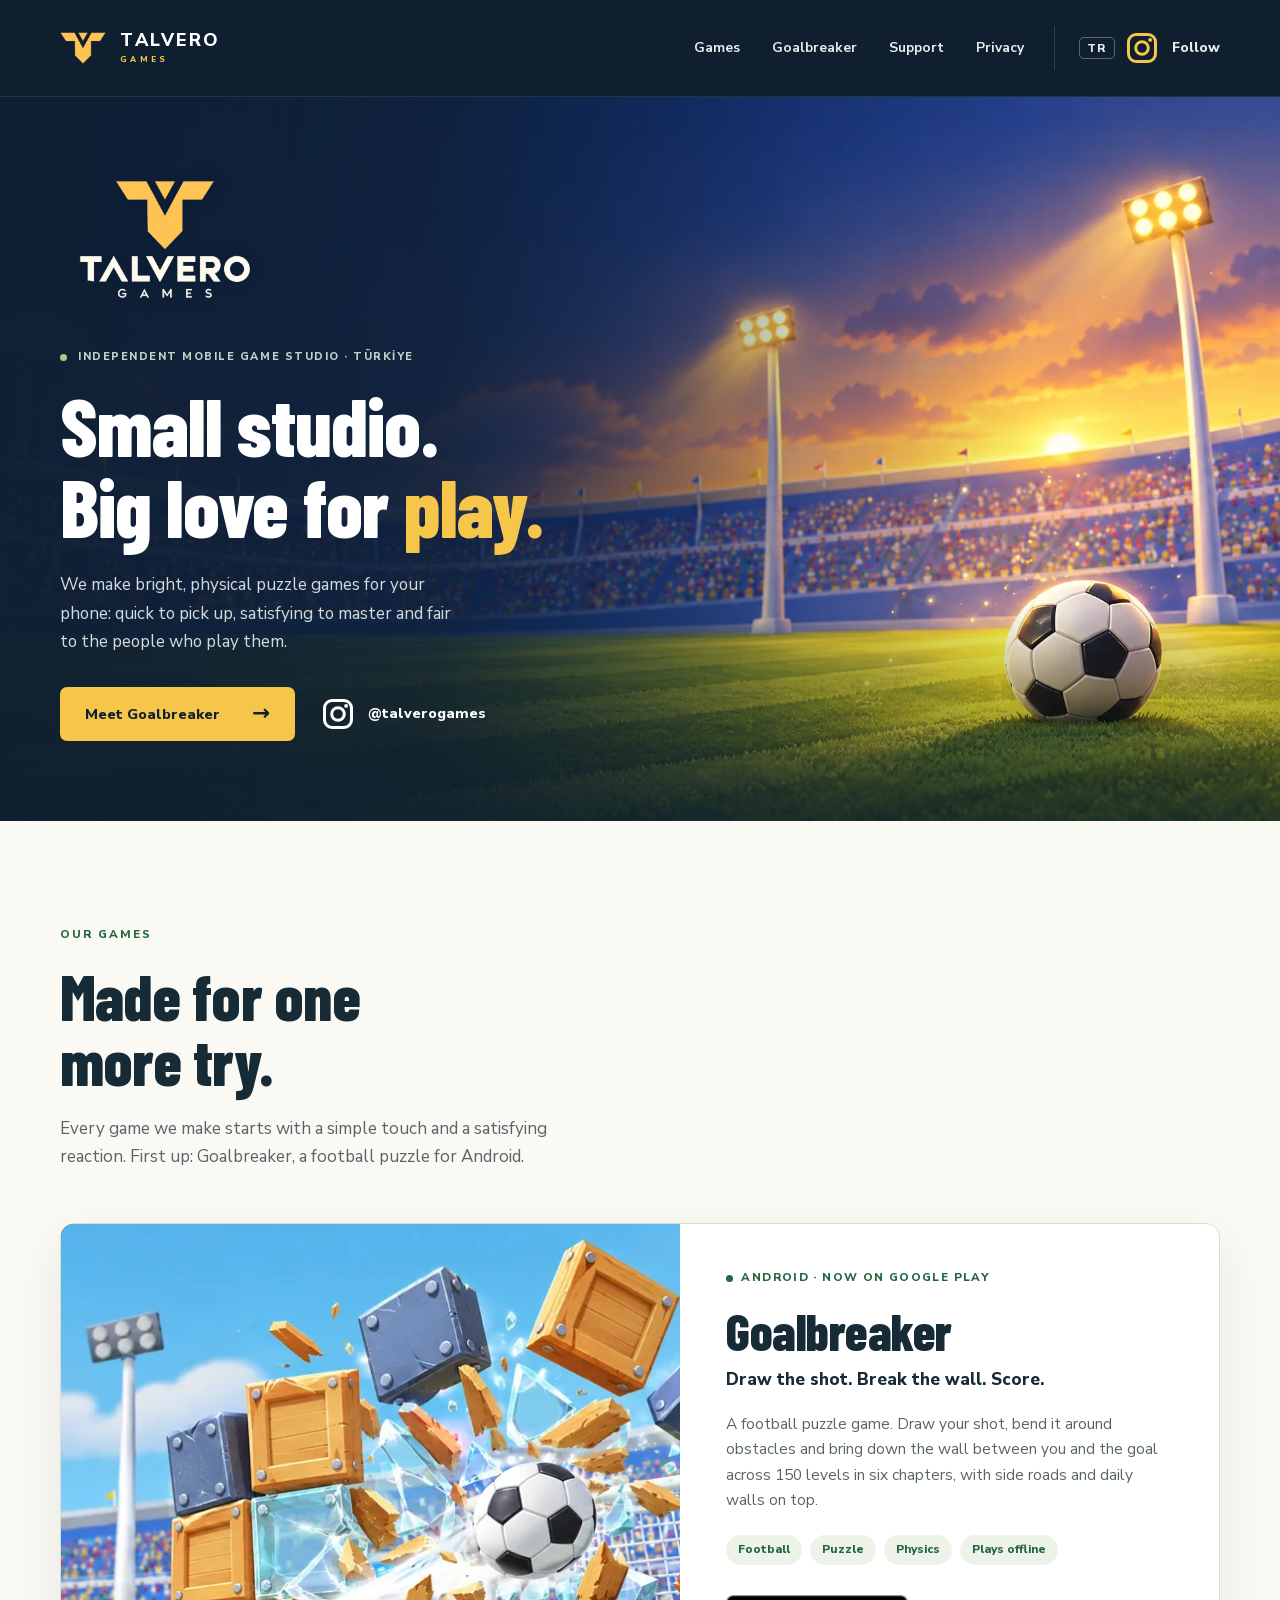
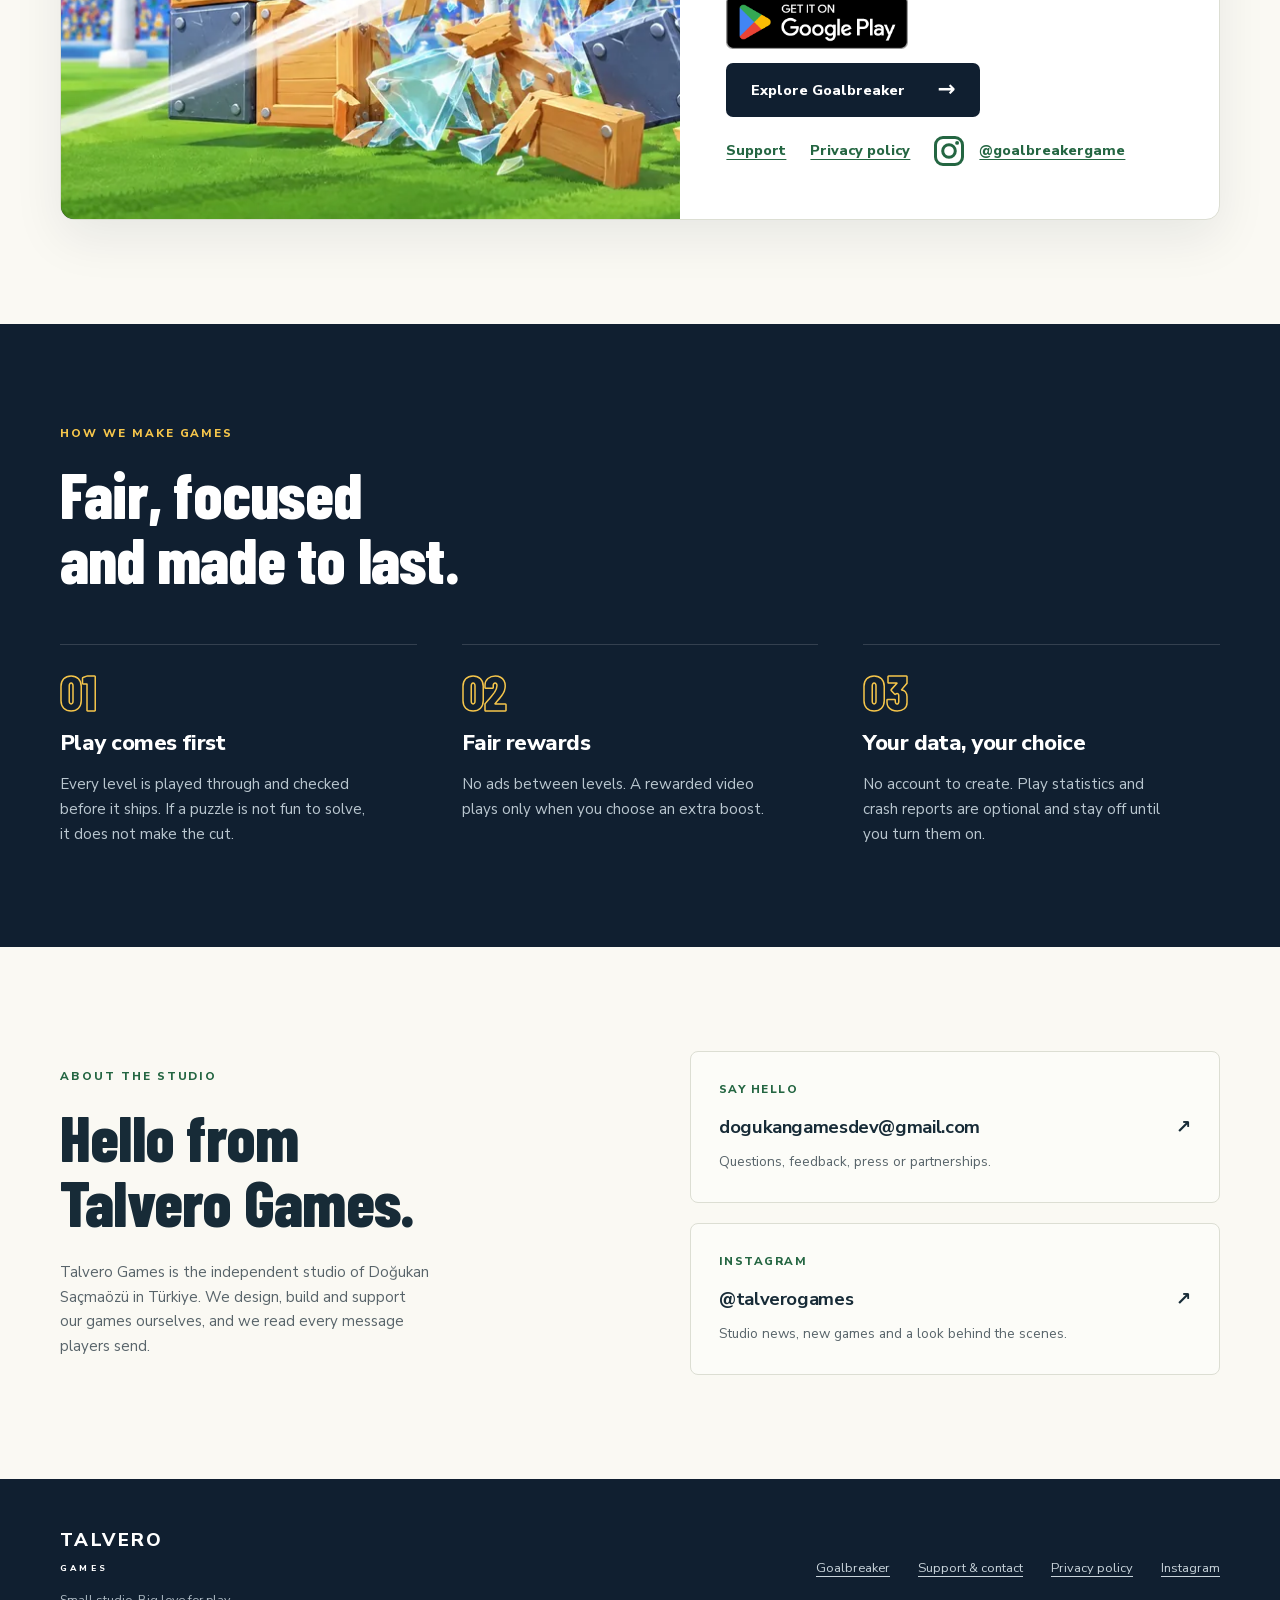
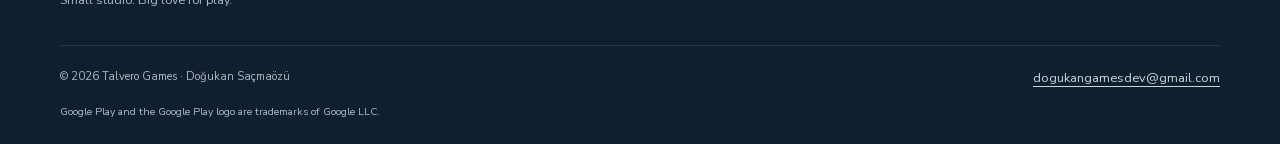
==== index.html @ 26b76b6a "orch: savepoint 1 of task t20261012-195522-feddaa (round 1, native) Task: Goalbreaker Google Play'de" ====
<!DOCTYPE html>
<html lang="en" data-alt-lang="tr" data-alt-href="/tr/">
  <head>
    <meta charset="utf-8">
    <meta name="viewport" content="width=device-width, initial-scale=1">
    <script>(function(d){var h=d.documentElement,a=h.getAttribute("data-alt-lang"),u=h.getAttribute("data-alt-href"),k="talvero-lang",s=null,b=0;try{s=localStorage.getItem(k)}catch(e){b=1}var n=((navigator.languages&&navigator.languages[0])||navigator.language||"").toLowerCase(),r=d.referrer,o=location.origin+"/";if(a==="tr"?s==="tr"||(!s&&/^tr(-|$)/.test(n)&&r.indexOf(o+"tr/")!==0&&!(b&&r.indexOf(o)===0)):s==="en")location.replace(u+location.hash);d.addEventListener("click",function(e){var l=e.target.closest&&e.target.closest("[data-set-lang]");if(l)try{localStorage.setItem(k,l.getAttribute("data-set-lang"))}catch(x){}})})(document);</script>
    <meta name="theme-color" content="#101f30">
    <meta name="referrer" content="strict-origin-when-cross-origin">
    <title>Talvero Games — Independent mobile game studio from Türkiye</title>
    <meta
      name="description"
      content="Talvero Games is an independent mobile game studio from Türkiye. Meet Goalbreaker, a football puzzle game for Android: draw the shot, break the wall and score."
   >
    <link rel="canonical" href="https://talverogames.com/">
    <link rel="alternate" hreflang="en" href="https://talverogames.com/">
    <link rel="alternate" hreflang="tr" href="https://talverogames.com/tr/">
    <link rel="alternate" hreflang="x-default" href="https://talverogames.com/">
    <meta property="og:type" content="website">
    <meta property="og:site_name" content="Talvero Games">
    <meta property="og:locale" content="en_GB">
    <meta property="og:locale:alternate" content="tr_TR">
    <meta property="og:title" content="Talvero Games — Small studio. Big love for play.">
    <meta
      property="og:description"
      content="An independent mobile game studio from Türkiye. Meet Goalbreaker, a football puzzle game for Android: draw the shot, break the wall, score."
   >
    <meta property="og:url" content="https://talverogames.com/">
    <meta property="og:image" content="https://talverogames.com/assets/studio-social.jpg">
    <meta property="og:image:width" content="1200">
    <meta property="og:image:height" content="630">
    <meta property="og:image:alt" content="The Talvero Games logo over a football stadium at dusk">
    <meta name="twitter:card" content="summary_large_image">
    <link rel="icon" href="assets/talvero-icon-192.png" type="image/png" sizes="192x192">
    <link rel="apple-touch-icon" href="assets/talvero-touch-icon-180.png">
    <link
      rel="preload"
      href="assets/fonts/barlow-condensed-800-latin.woff2"
      as="font"
      type="font/woff2"
      crossorigin
   >
    <link rel="stylesheet" href="style.css?v=20261012">
    <script type="application/ld+json">
{
  "@context": "https://schema.org",
  "@graph": [
    {
      "@type": "WebSite",
      "@id": "https://talverogames.com/#website",
      "name": "Talvero Games",
      "alternateName": "talverogames.com",
      "url": "https://talverogames.com/",
      "inLanguage": ["en", "tr"],
      "publisher": {
        "@id": "https://talverogames.com/#organization"
      }
    },
    {
      "@type": "Organization",
      "@id": "https://talverogames.com/#organization",
      "name": "Talvero Games",
      "url": "https://talverogames.com/",
      "logo": "https://talverogames.com/assets/talvero-logo-512.png",
      "description": "An independent mobile game studio from Türkiye, maker of the football puzzle game Goalbreaker.",
      "email": "dogukangamesdev@gmail.com",
      "address": {
        "@type": "PostalAddress",
        "addressCountry": "TR"
      },
      "founder": {
        "@type": "Person",
        "name": "Doğukan Saçmaözü"
      },
      "sameAs": [
        "https://www.instagram.com/talverogames/"
      ]
    }
  ]
}
    </script>
  </head>
  <body>
    <a class="skip-link" href="#main">Skip to content</a>
    <header class="site-header">
      <div class="container header-inner">
        <a class="studio-brand" href="./" aria-label="Talvero Games home"
          ><img src="assets/talvero-emblem-144.webp" width="144" height="102" alt=""
          ><span>TALVERO <small>GAMES</small></span></a>
        <nav aria-label="Main navigation">
          <a class="nav-games" href="#games">Games</a>
          <a href="goalbreaker/">Goalbreaker</a>
          <a href="goalbreaker/support/">Support</a>
          <a href="goalbreaker/privacy/">Privacy</a>
        </nav>
        <div class="header-tools">
          <a class="lang-switch" href="tr/" hreflang="tr" lang="tr" data-set-lang="tr"
            ><span class="lang-code">TR</span
            ><span class="visually-hidden"> – Türkçe</span></a
          ><a class="nav-ig" href="https://www.instagram.com/talverogames/" rel="noopener"
            ><svg class="ig-glyph" viewBox="2 2 20 20" width="30" height="30" aria-hidden="true" focusable="false"><rect x="3" y="3" width="18" height="18" rx="5" fill="none" stroke="currentColor" stroke-width="2"/><circle cx="12" cy="12" r="4.2" fill="none" stroke="currentColor" stroke-width="2"/><circle cx="17.4" cy="6.6" r="1.3" fill="currentColor"/></svg><span class="nav-ig-label" aria-hidden="true">Follow</span
            ><span class="visually-hidden">Follow Talvero Games on Instagram</span></a
          >
        </div>
      </div>
    </header>
    <main id="main">
      <section class="studio-hero" aria-labelledby="studio-title">
        <picture class="studio-hero-media">
          <source media="(max-width: 800px)" srcset="assets/studio-hero-phone.webp">
          <source media="(max-width: 900px)" srcset="assets/studio-hero-1200.webp">
          <img
            src="assets/studio-hero.webp"
            width="1920"
            height="1086"
            alt=""
            fetchpriority="high"
         >
        </picture>
        <div class="container studio-hero-inner">
          <div class="studio-hero-copy">
            <img
              class="studio-mark"
              src="assets/talvero-mark.webp"
              width="640"
              height="478"
              alt="Talvero Games"
           >
            <p class="eyebrow">
              <span class="status-dot" aria-hidden="true"></span>Independent
              mobile game studio · <span lang="tr">Türkiye</span>
            </p>
            <h1 id="studio-title">Small studio.<br>Big love for <span>play.</span></h1>
            <p class="hero-description">
              We make bright, physical puzzle games for your phone: quick to
              pick up, satisfying to master and fair to the people who play
              them.
            </p>
            <div class="hero-actions">
              <a class="button button-gold" href="goalbreaker/"
                >Meet Goalbreaker <span aria-hidden="true">→</span></a
              ><a class="hero-follow" href="https://www.instagram.com/talverogames/" rel="noopener"
                ><svg class="ig-glyph" viewBox="2 2 20 20" width="30" height="30" aria-hidden="true" focusable="false"><rect x="3" y="3" width="18" height="18" rx="5" fill="none" stroke="currentColor" stroke-width="2"/><circle cx="12" cy="12" r="4.2" fill="none" stroke="currentColor" stroke-width="2"/><circle cx="17.4" cy="6.6" r="1.3" fill="currentColor"/></svg><span>@talverogames</span
                ><span class="visually-hidden"> on Instagram</span></a
              >
            </div>
          </div>
        </div>
      </section>

      <section class="section container games-section" id="games" aria-labelledby="games-title">
        <div class="section-heading">
          <p class="eyebrow">Our games</p>
          <h2 id="games-title">Made for one<br>more try.</h2>
          <p>
            Every game we make starts with a simple touch and a satisfying
            reaction. First up: Goalbreaker, a football puzzle for Android.
          </p>
        </div>
        <article class="game-card" aria-labelledby="goalbreaker-title">
          <a class="game-card-media" href="goalbreaker/" tabindex="-1" aria-hidden="true"
            ><img
              src="assets/goalbreaker-art.webp"
              width="1400"
              height="600"
              alt=""
              loading="lazy"
           ></a>
          <div class="game-card-body">
            <p class="game-status">
              <span class="status-dot" aria-hidden="true"></span>Android · Now on
              Google&nbsp;Play
            </p>
            <h3 id="goalbreaker-title">Goalbreaker</h3>
            <p class="game-tagline">Draw the shot. Break the wall. Score.</p>
            <p>
              A football puzzle game. Draw your shot, bend it around obstacles
              and bring down the wall between you and the goal across 150 levels
              in six chapters, with side roads and daily walls on top.
            </p>
            <ul class="game-tags">
              <li>Football</li>
              <li>Puzzle</li>
              <li>Physics</li>
              <li>Plays offline</li>
            </ul>
            <div class="game-links">
              <a class="store-badge" href="https://play.google.com/store/apps/details?id=com.dogukanscz.goalbreaker" rel="noopener"
                ><img
                  src="assets/google-play-badge-en.webp"
                  width="564"
                  height="168"
                  alt="Get it on Google Play"
                  loading="lazy"
               ></a
              ><a class="button button-navy" href="goalbreaker/"
                >Explore Goalbreaker <span aria-hidden="true">→</span></a
              >
            </div>
            <div class="game-meta-links">
              <a href="goalbreaker/support/">Support</a
              ><a href="goalbreaker/privacy/">Privacy policy</a
              ><a href="https://www.instagram.com/goalbreakergame/" rel="noopener"
                ><svg class="ig-glyph" viewBox="2 2 20 20" width="30" height="30" aria-hidden="true" focusable="false"><rect x="3" y="3" width="18" height="18" rx="5" fill="none" stroke="currentColor" stroke-width="2"/><circle cx="12" cy="12" r="4.2" fill="none" stroke="currentColor" stroke-width="2"/><circle cx="17.4" cy="6.6" r="1.3" fill="currentColor"/></svg><span>@goalbreakergame</span
                ><span class="visually-hidden"> on Instagram</span></a
              >
            </div>
          </div>
        </article>
      </section>

      <section class="values-band" aria-labelledby="values-title">
        <div class="container">
          <p class="eyebrow">How we make games</p>
          <h2 id="values-title">Fair, focused<br>and made to last.</h2>
          <div class="values-grid">
            <article>
              <span class="feature-number" aria-hidden="true">01</span>
              <h3>Play comes first</h3>
              <p>
                Every level is played through and checked before it ships. If a
                puzzle is not fun to solve, it does not make the cut.
              </p>
            </article>
            <article>
              <span class="feature-number" aria-hidden="true">02</span>
              <h3>Fair rewards</h3>
              <p>
                No ads between levels. A rewarded video plays only when you
                choose an extra boost.
              </p>
            </article>
            <article>
              <span class="feature-number" aria-hidden="true">03</span>
              <h3>Your data, your choice</h3>
              <p>
                No account to create. Play statistics and crash reports are
                optional and stay off until you turn them on.
              </p>
            </article>
          </div>
        </div>
      </section>

      <section class="section container studio-section" id="about" aria-labelledby="about-title">
        <div>
          <p class="eyebrow">About the studio</p>
          <h2 id="about-title">Hello from<br>Talvero Games.</h2>
          <p>
            Talvero Games is the independent studio of Doğukan Saçmaözü in
            Türkiye. We design, build and support our games ourselves, and we
            read every message players send.
          </p>
        </div>
        <div class="resource-links">
          <a href="mailto:dogukangamesdev@gmail.com"
            ><span class="resource-label">Say hello</span
            ><strong>dogukangamesdev@<wbr>gmail.com <span aria-hidden="true">↗</span></strong
            ><span>Questions, feedback, press or partnerships.</span></a
          ><a href="https://www.instagram.com/talverogames/" rel="noopener"
            ><span class="resource-label">Instagram</span
            ><strong>@talverogames <span aria-hidden="true">↗</span></strong
            ><span>Studio news, new games and a look behind the scenes.</span></a
          >
        </div>
      </section>
    </main>
    <footer class="site-footer">
      <div class="container footer-top">
        <div>
          <a class="studio" href="./">TALVERO<span>GAMES</span></a>
          <p>Small studio. Big love for play.</p>
        </div>
        <nav aria-label="Footer navigation">
          <a href="goalbreaker/">Goalbreaker</a
          ><a href="goalbreaker/support/">Support &amp; contact</a
          ><a href="goalbreaker/privacy/">Privacy policy</a
          ><a href="https://www.instagram.com/talverogames/" rel="noopener">Instagram</a>
        </nav>
      </div>
      <div class="container footer-bottom">
        <p>© 2026 Talvero Games · Doğukan Saçmaözü</p>
        <a href="mailto:dogukangamesdev@gmail.com">dogukangamesdev@gmail.com</a>
      </div>
      <p class="container footer-legal">
        Google Play and the Google Play logo are trademarks of Google LLC.
      </p>
    </footer>
  </body>
</html>
---- style.css ----
@font-face {
  font-family: Barlow;
  src: url("assets/fonts/barlow-condensed-800-latin.woff2") format("woff2");
  font-weight: 800;
  font-style: normal;
  font-display: swap;
  unicode-range:
    U+0000-00FF, U+0131, U+0152-0153, U+02BB-02BC, U+02C6, U+02DA, U+02DC,
    U+0304, U+0308, U+0329, U+2000-206F, U+20AC, U+2122, U+2191, U+2193,
    U+2212, U+2215, U+FEFF, U+FFFD;
}
@font-face {
  font-family: Barlow;
  src: url("assets/fonts/barlow-condensed-800-latin-ext.woff2") format("woff2");
  font-weight: 800;
  font-style: normal;
  font-display: swap;
  unicode-range:
    U+0100-02BA, U+02BD-02C5, U+02C7-02CC, U+02CE-02D7, U+02DD-02FF, U+0304,
    U+0308, U+0329, U+1D00-1DBF, U+1E00-1E9F, U+1EF2-1EFF, U+2020,
    U+20A0-20AB, U+20AD-20C4, U+2113, U+2C60-2C7F, U+A720-A7FF;
}
@font-face {
  font-family: Nunito;
  src: url("assets/fonts/nunito-sans-latin.woff2") format("woff2");
  font-weight: 400 800;
  font-style: normal;
  font-display: swap;
  unicode-range:
    U+0000-00FF, U+0131, U+0152-0153, U+02BB-02BC, U+02C6, U+02DA, U+02DC,
    U+0304, U+0308, U+0329, U+2000-206F, U+20AC, U+2122, U+2191, U+2193,
    U+2212, U+2215, U+FEFF, U+FFFD;
}
@font-face {
  font-family: Nunito;
  src: url("assets/fonts/nunito-sans-latin-ext.woff2") format("woff2");
  font-weight: 400 800;
  font-style: normal;
  font-display: swap;
  unicode-range:
    U+0100-02BA, U+02BD-02C5, U+02C7-02CC, U+02CE-02D7, U+02DD-02FF, U+0304,
    U+0308, U+0329, U+1D00-1DBF, U+1E00-1E9F, U+1EF2-1EFF, U+2020,
    U+20A0-20AB, U+20AD-20C4, U+2113, U+2C60-2C7F, U+A720-A7FF;
}
:root {
  color-scheme: light;
  --navy: #101f30;
  --navy-light: #1c3147;
  --paper: #faf9f3;
  --white: #fff;
  --ink: #172b37;
  --muted: #58646a;
  --green: #246642;
  --gold: #f6c64b;
  --line: #dcded3;
  --body:
    Nunito, system-ui, -apple-system, BlinkMacSystemFont, "Segoe UI", sans-serif;
  --heading: Barlow, "Arial Narrow", Impact, sans-serif;
}
* {
  box-sizing: border-box;
}
html {
  -webkit-text-size-adjust: 100%;
  scroll-padding-top: 30px;
}
body {
  margin: 0;
  background: var(--paper);
  color: var(--ink);
  font-family: var(--body);
  font-size: 17px;
  line-height: 1.65;
}
img {
  display: block;
  max-width: 100%;
  height: auto;
}
a {
  color: var(--green);
  text-decoration-thickness: 1px;
  text-underline-offset: 4px;
}
a:hover {
  text-decoration-thickness: 2px;
}
a:focus-visible,
summary:focus-visible {
  outline: 3px solid #ba7200;
  outline-offset: 5px;
  border-radius: 3px;
}
h1,
h2,
h3,
p,
figure {
  margin: 0;
}
h1,
h2 {
  font-family: var(--heading);
  font-weight: 800;
  line-height: 1.02;
  letter-spacing: -0.012em;
}
h1 {
  font-size: clamp(3.7rem, 7.8vw, 6.5rem);
}
h2 {
  font-size: clamp(2.8rem, 5vw, 4.5rem);
}
h3 {
  font-size: 1.38rem;
  line-height: 1.25;
  font-weight: 800;
  letter-spacing: -0.025em;
}
p + p {
  margin-top: 1em;
}
.container {
  width: min(1160px, calc(100% - 80px));
  margin-inline: auto;
}
.section {
  padding-block: 104px;
}
.eyebrow {
  font-size: 0.72rem;
  line-height: 1.6;
  letter-spacing: 0.17em;
  text-transform: uppercase;
  font-weight: 800;
  color: var(--green);
  margin-bottom: 19px;
}
.skip-link {
  position: fixed;
  z-index: 20;
  top: 10px;
  left: 12px;
  padding: 12px 20px;
  background: var(--gold);
  color: var(--navy);
  transform: translateY(-160%);
}
.skip-link:focus {
  transform: translateY(0);
}
.site-header {
  background: var(--navy);
  color: #fff;
  border-bottom: 1px solid #ffffff17;
}
.header-inner {
  min-height: 96px;
  display: flex;
  align-items: center;
  justify-content: space-between;
  gap: 30px;
}
.brand {
  display: block;
  width: 210px;
  flex-shrink: 0;
}
.site-header nav {
  display: flex;
  gap: 32px;
  align-items: center;
}
.site-header nav a {
  display: flex;
  align-items: center;
  min-height: 44px;
  color: #e6eced;
  font-size: 0.86rem;
  font-weight: 700;
  text-decoration: none;
}
.site-header nav a:hover,
.site-header nav a[aria-current] {
  color: var(--gold);
}
.site-header nav a[aria-current] {
  text-decoration: underline;
  text-underline-offset: 8px;
}
.site-header a:focus-visible,
.site-footer a:focus-visible,
.hero a:focus-visible,
.studio-hero a:focus-visible,
.contact-card a:focus-visible {
  outline-color: var(--gold);
}
.button {
  display: inline-flex;
  align-items: center;
  justify-content: center;
  gap: 32px;
  min-height: 54px;
  padding: 14px 25px;
  border-radius: 7px;
  font-size: 0.9rem;
  font-weight: 800;
  text-decoration: none;
  line-height: 1.4;
}
.button:hover {
  text-decoration: none;
  box-shadow: 0 4px 0 #0002;
}
.button span {
  font-size: 1.35rem;
  line-height: 1;
}
.button-gold {
  background: var(--gold);
  color: var(--navy);
}
.text-link {
  display: inline-flex;
  align-items: center;
  gap: 20px;
  font-weight: 800;
}
.status-dot {
  display: inline-block;
  width: 7px;
  height: 7px;
  border-radius: 50%;
  background: #a7ce85;
  margin-right: 11px;
  vertical-align: middle;
}
.hero {
  background: var(--navy);
  color: var(--white);
  overflow: hidden;
  position: relative;
}
.hero-inner {
  position: relative;
  display: grid;
  grid-template-columns: 1fr 1fr;
  gap: 28px;
  align-items: center;
  min-height: 690px;
  padding-block: 72px 85px;
}
.hero-copy {
  position: relative;
  z-index: 2;
}
.hero .eyebrow {
  color: #c2d0c8;
  font-size: 0.68rem;
  letter-spacing: 0.14em;
}
.hero h1 {
  font-size: clamp(4.6rem, 7.7vw, 6.25rem);
  line-height: 0.97;
}
.hero h1 span {
  color: var(--gold);
}
.hero-description {
  margin: 27px 0 25px;
  color: #c5cdd2;
  max-width: 35ch;
  font-size: 1.06rem;
  line-height: 1.7;
}
.hero-note {
  font-size: 0.75rem;
  color: #a9b7bf;
  margin-top: 15px;
}
.pitch-lines {
  position: absolute;
  width: 680px;
  height: 780px;
  border: 1px solid #ffffff14;
  right: -90px;
  top: -70px;
  transform: rotate(-19deg);
  pointer-events: none;
}
.pitch-lines::before {
  content: "";
  position: absolute;
  inset: 180px 135px;
  border: 1px solid #ffffff1a;
  border-radius: 50%;
}
.pitch-lines::after {
  content: "";
  position: absolute;
  top: 50%;
  width: 100%;
  border-top: 1px solid #ffffff14;
}
.hero-art {
  position: relative;
  height: 550px;
  isolation: isolate;
}
.art-orbit {
  position: absolute;
  inset: 35px -35px 20px 10px;
  background: #23442f;
  border-radius: 50%;
  transform: rotate(-15deg);
  z-index: -1;
  box-shadow: 0 0 100px 25px #23442f44;
}
.game-frame {
  position: absolute;
  border: 6px solid #213543;
  border-radius: 28px;
  background: var(--navy);
  overflow: hidden;
  box-shadow: 0 26px 55px #0005;
}
.game-frame img {
  width: 100%;
}
.frame-home {
  width: 225px;
  top: 60px;
  left: 0;
  transform: rotate(-10deg);
}
.frame-play {
  width: 265px;
  top: 8px;
  right: 8px;
  transform: rotate(7deg);
}
.art-caption {
  position: absolute;
  bottom: 1px;
  right: 8px;
  padding: 11px 18px;
  background: var(--paper);
  color: var(--ink);
  border: 1px solid #fff;
  border-radius: 6px;
  font-size: 0.77rem;
  font-weight: 800;
  transform: rotate(-3deg);
  box-shadow: 0 8px 20px #0003;
}
.art-caption span {
  color: var(--green);
  font-size: 1.1rem;
  margin-right: 7px;
}
.stats-band {
  background: var(--green);
  color: #fff;
}
.stats {
  display: grid;
  grid-template-columns: 1fr 1fr 1fr 1.3fr;
  padding-block: 29px;
}
.stats p {
  margin: 0;
  padding-inline: 38px;
  border-right: 1px solid #ffffff2b;
  display: flex;
  flex-direction: column;
  gap: 2px;
}
.stats p:first-child {
  padding-left: 0;
}
.stats p:last-child {
  border: 0;
}
.stats strong {
  font: 800 2.8rem/1.1 var(--heading);
  color: #ffe19a;
}
.stats span {
  font-size: 0.78rem;
  color: #e2ede3;
}
.section-heading {
  max-width: 720px;
}
.section-heading > p:last-child {
  max-width: 50ch;
  margin-top: 22px;
  color: var(--muted);
}
.feature-grid {
  display: grid;
  grid-template-columns: repeat(3, 1fr);
  gap: 45px;
  margin-top: 52px;
}
.feature-grid article {
  border-top: 1px solid var(--line);
  padding-top: 22px;
}
.feature-number {
  color: var(--green);
  font-size: 0.75rem;
  font-weight: 800;
  letter-spacing: 0.1em;
  display: block;
  margin-bottom: 28px;
}
.feature-grid p {
  color: var(--muted);
  font-size: 0.95rem;
  margin-top: 14px;
  max-width: 34ch;
}
.victory-section {
  background: #e9eee3;
  padding-block: 80px;
}
.victory-inner {
  display: grid;
  grid-template-columns: 0.9fr 1fr;
  gap: 100px;
  align-items: center;
}
.victory-image {
  position: relative;
  max-width: 420px;
  border-radius: 10px;
  overflow: hidden;
  background: #2c5036;
  box-shadow: 0 16px 35px #162d1512;
}
.victory-image img {
  width: 100%;
  height: 570px;
  object-fit: cover;
  object-position: 50% 65%;
}
.victory-image::after {
  content: "";
  position: absolute;
  inset: 60% 0 0;
  background: linear-gradient(transparent, #0e201be0);
  pointer-events: none;
}
.victory-image figcaption {
  position: absolute;
  z-index: 1;
  bottom: 27px;
  left: 26px;
  right: 26px;
  color: #fff;
  font-size: 0.8rem;
  font-weight: 800;
}
.victory-copy > p:not(.eyebrow) {
  margin-top: 24px;
  color: #465c4f;
}
.game-extras {
  padding: 0;
  margin: 30px 0 0;
  list-style: none;
}
.game-extras li {
  position: relative;
  padding: 18px 0 18px 30px;
  border-top: 1px solid #b8c6b5;
}
.game-extras li::before {
  content: "+";
  position: absolute;
  left: 0;
  color: var(--green);
  font-size: 1.25rem;
  font-weight: 800;
  top: 14px;
}
.game-extras strong,
.game-extras span {
  display: block;
}
.game-extras strong {
  font-size: 0.97rem;
  margin-bottom: 4px;
}
.game-extras span {
  font-size: 0.89rem;
  color: #465c4f;
}
.small-note {
  font-size: 0.76rem;
  line-height: 1.65;
}
.studio-section {
  display: grid;
  grid-template-columns: 1fr 1fr;
  gap: 100px;
  align-items: center;
}
.studio-section > div > p:not(.eyebrow) {
  margin-top: 25px;
  font-size: 0.94rem;
  color: var(--muted);
  max-width: 44ch;
}
.resource-links {
  display: grid;
  gap: 20px;
}
.resource-links a {
  display: block;
  padding: 28px;
  border: 1px solid var(--line);
  border-radius: 8px;
  text-decoration: none;
  color: var(--ink);
  background: #ffffff60;
}
.resource-links a:hover {
  border-color: var(--green);
  background: #fff;
}
.resource-label {
  display: block;
  text-transform: uppercase;
  letter-spacing: 0.13em;
  font-size: 0.72rem;
  font-weight: 800;
  color: var(--green);
  margin-bottom: 13px;
}
.resource-links strong {
  display: flex;
  align-items: center;
  justify-content: space-between;
  gap: 12px;
  font-size: 1.15rem;
  letter-spacing: -0.02em;
  overflow-wrap: anywhere;
}
.resource-links a > span:last-child {
  display: block;
  margin-top: 9px;
  font-size: 0.85rem;
  color: var(--muted);
}
.site-footer {
  background: var(--navy);
  color: #adbac4;
  padding-block: 48px 24px;
}
.footer-top {
  display: flex;
  justify-content: space-between;
  gap: 32px;
  padding-bottom: 34px;
}
.studio {
  color: #fff;
  font-weight: 800;
  font-size: 1.15rem;
  letter-spacing: 0.13em;
  line-height: 1;
  text-decoration: none;
}
.studio span {
  font-size: 0.53rem;
  letter-spacing: 0.38em;
  display: block;
  margin-top: 9px;
}
.footer-top p {
  font-size: 0.78rem;
  margin-top: 18px;
}
.footer-top nav {
  display: flex;
  gap: 28px;
  flex-wrap: wrap;
  align-items: center;
}
.site-footer a:not(.studio) {
  color: #c9d4db;
  font-size: 0.8rem;
}
.footer-bottom {
  padding-top: 22px;
  border-top: 1px solid #ffffff1a;
  display: flex;
  justify-content: space-between;
  gap: 20px;
  font-size: 0.7rem;
}
.footer-bottom a {
  overflow-wrap: anywhere;
}
.page-heading {
  padding-block: 70px 48px;
}
.page-heading > p:not(.eyebrow) {
  color: var(--muted);
  margin-top: 24px;
  font-size: 1.07rem;
  max-width: 52ch;
}
.page-heading .effective-date {
  font-size: 0.8rem;
  margin-top: 18px;
}
.support-main {
  padding-bottom: 90px;
}
.support-grid {
  display: grid;
  grid-template-columns: 0.95fr 1.1fr;
  gap: 75px;
  padding-block: 12px 50px;
  align-items: start;
}
.contact-card {
  background: var(--navy);
  color: #fff;
  padding: 36px;
  border-radius: 10px;
  overflow-wrap: anywhere;
}
.contact-symbol {
  display: flex;
  width: 46px;
  height: 46px;
  align-items: center;
  justify-content: center;
  border: 1px solid #65866e;
  border-radius: 50%;
  color: var(--gold);
  font-size: 1.7rem;
  margin-bottom: 30px;
}
.contact-card h2 {
  font-size: 2.5rem;
  max-width: 12ch;
}
.contact-card > p {
  color: #bcc8d0;
  margin-top: 18px;
  font-size: 0.92rem;
}
.contact-email {
  display: inline-block;
  color: var(--gold);
  font-size: 0.88rem;
  margin-block: 20px 25px;
}
.contact-card .button {
  display: flex;
  width: 100%;
}
.contact-card .small-note {
  font-size: 0.73rem;
  margin-top: 15px;
}
.report-guide {
  padding-top: 12px;
}
.report-guide h2 {
  font-size: 2.75rem;
  max-width: 16ch;
}
.report-list {
  list-style: none;
  padding: 0;
  margin: 25px 0 0;
}
.report-list li {
  display: flex;
  gap: 20px;
  border-top: 1px solid var(--line);
  padding-block: 20px;
}
.report-list li > span {
  font: 800 1.55rem var(--heading);
  color: var(--green);
}
.report-list strong {
  font-size: 0.97rem;
}
.report-list p {
  font-size: 0.88rem;
  color: var(--muted);
  margin-top: 5px;
}
.faq-section {
  padding-top: 30px;
}
.faq-section .section-heading {
  margin-bottom: 32px;
}
.faq-list {
  border-top: 1px solid var(--line);
}
.faq-list details {
  border-bottom: 1px solid var(--line);
}
.faq-list summary {
  cursor: pointer;
  padding: 24px 52px 24px 0;
  list-style: none;
  font-weight: 800;
  font-size: 1.07rem;
  position: relative;
  line-height: 1.5;
}
.faq-list summary::-webkit-details-marker {
  display: none;
}
.faq-list summary::after {
  content: "+";
  font-size: 1.5rem;
  font-weight: 400;
  position: absolute;
  right: 12px;
  top: 18px;
  color: var(--green);
}
.faq-list details[open] summary::after {
  content: "−";
}
.faq-list details[open] summary {
  color: var(--green);
}
.faq-answer {
  padding: 0 48px 25px 0;
  max-width: 84ch;
  color: var(--muted);
  font-size: 0.98rem;
}
.support-privacy {
  margin-top: 60px;
  padding-top: 34px;
  border-top: 1px solid var(--line);
  display: flex;
  align-items: center;
  justify-content: space-between;
  gap: 30px;
}
.support-privacy h2 {
  font-family: var(--body);
  font-size: 1.12rem;
  line-height: 1.4;
  letter-spacing: -0.02em;
}
.support-privacy p {
  font-size: 0.89rem;
  color: var(--muted);
  margin-top: 10px;
  max-width: 50ch;
}
.support-privacy .text-link {
  font-size: 0.84rem;
  flex-shrink: 0;
}
.privacy-main {
  padding-bottom: 90px;
}
.privacy-summary {
  display: grid;
  grid-template-columns: repeat(3, 1fr);
  background: #e9eee3;
  border-radius: 8px;
  padding: 30px 0;
  margin-bottom: 64px;
}
.privacy-summary > div {
  padding: 0 28px;
  border-right: 1px solid #c5d0bf;
}
.privacy-summary > div:last-child {
  border: 0;
}
.summary-mark {
  font: 800 1.4rem var(--heading);
  color: var(--green);
  display: block;
  margin-bottom: 12px;
}
.privacy-summary strong {
  font-size: 0.94rem;
  display: block;
}
.privacy-summary p {
  font-size: 0.84rem;
  color: #465c4f;
  margin-top: 9px;
}
.privacy-layout {
  display: grid;
  grid-template-columns: 250px minmax(0, 1fr);
  gap: 75px;
  align-items: start;
}
.policy-nav {
  position: sticky;
  top: 35px;
  font-size: 0.8rem;
}
.policy-nav ol {
  padding-left: 20px;
  margin: 0 0 25px;
  color: #70806f;
}
.policy-nav li {
  padding-left: 4px;
  margin-block: 11px;
  line-height: 1.5;
}
.policy-nav a {
  color: var(--muted);
  text-decoration: none;
}
.policy-nav a:hover {
  color: var(--green);
  text-decoration: underline;
}
.policy-nav .text-link {
  color: var(--green);
  text-decoration: underline;
  font-size: 0.8rem;
}
.policy-content {
  max-width: 740px;
  font-size: 1rem;
  line-height: 1.8;
  overflow-wrap: anywhere;
}
.policy-content section {
  margin-bottom: 43px;
  scroll-margin-top: 30px;
}
.policy-content h2 {
  font-family: var(--body);
  font-size: 1.42rem;
  letter-spacing: -0.025em;
  line-height: 1.3;
  font-weight: 800;
  margin: 0 0 19px;
  padding-top: 24px;
  border-top: 1px solid var(--line);
  display: flex;
  gap: 15px;
}
.section-index {
  font-family: var(--heading);
  font-size: 1.35rem;
  letter-spacing: 0;
  color: var(--green);
  padding-top: 1px;
  flex-shrink: 0;
}
.policy-content h3 {
  font-size: 1rem;
  margin-block: 24px 9px;
  line-height: 1.5;
  letter-spacing: 0;
}
.policy-content p,
.policy-content li {
  color: #46545b;
}
.policy-content strong {
  color: var(--ink);
  font-weight: 800;
}
.policy-content ul,
.policy-content ol {
  padding-left: 22px;
  margin-block: 15px;
}
.policy-content li {
  margin-block: 12px;
  padding-left: 4px;
}
.data-detail {
  background: #eef0e9;
  border-left: 3px solid #b4c6a9;
  padding: 18px 22px;
  margin-block: 20px;
}
.data-detail h3 {
  margin-top: 0;
}
.data-detail p {
  font-size: 0.94rem;
}
.choice-list li {
  margin-bottom: 22px;
}
.choice-list p {
  margin-top: 6px;
}
.back-top {
  font-size: 0.84rem;
}
.redirect-page,
.error-page {
  padding-block: 90px;
  min-height: 65vh;
}
.redirect-page {
  width: min(740px, calc(100% - 40px));
  margin: auto;
}
.error-page p:not(.eyebrow),
.redirect-page p:not(.eyebrow) {
  margin-block: 25px;
}
@media (min-width: 1440px) {
  .hero-inner {
    padding-block: 85px 98px;
  }
  .hero-art {
    height: 575px;
  }
  .frame-home {
    width: 240px;
  }
  .frame-play {
    width: 280px;
  }
  .art-caption {
    bottom: 5px;
  }
}
@media (max-width: 1050px) {
  .hero-inner {
    min-height: 640px;
    gap: 10px;
    padding-block: 65px;
  }
  .hero-art {
    height: 480px;
  }
  .frame-home {
    width: 190px;
    left: 0;
    top: 65px;
  }
  .frame-play {
    width: 220px;
    right: 0;
    top: 30px;
  }
  .art-caption {
    right: 0;
    bottom: 15px;
    font-size: 0.68rem;
  }
  .hero h1 {
    font-size: 5.3rem;
  }
  .hero .eyebrow {
    max-width: 27ch;
  }
  .victory-inner,
  .studio-section {
    gap: 60px;
  }
  .support-grid {
    gap: 45px;
  }
  .privacy-layout {
    gap: 45px;
    grid-template-columns: 210px minmax(0, 1fr);
  }
  .stats p {
    padding-inline: 25px;
  }
  .stats strong {
    font-size: 2.5rem;
  }
}
@media (max-width: 800px) {
  .container {
    width: calc(100% - 48px);
  }
  .header-inner {
    min-height: 85px;
  }
  .brand {
    width: 185px;
  }
  .site-header nav {
    gap: 21px;
  }
  .hero-inner {
    grid-template-columns: 1fr;
    padding-top: 48px;
    padding-bottom: 45px;
    gap: 15px;
  }
  .hero h1 {
    font-size: clamp(4.7rem, 11vw, 6.5rem);
  }
  .hero .eyebrow {
    max-width: none;
  }
  .hero-description {
    max-width: 42ch;
  }
  .hero-art {
    width: min(465px, 100%);
    height: 505px;
    justify-self: center;
    margin-top: 16px;
  }
  .frame-home {
    width: 215px;
    top: 65px;
    left: 8px;
  }
  .frame-play {
    width: 255px;
    top: 4px;
    right: 4px;
  }
  .art-caption {
    font-size: 0.73rem;
    bottom: 0;
  }
  .stats {
    grid-template-columns: repeat(4, 1fr);
  }
  .stats p {
    padding-inline: 19px;
  }
  .stats strong {
    font-size: 2.05rem;
  }
  .stats span {
    font-size: 0.69rem;
  }
  .section {
    padding-block: 70px;
  }
  .feature-grid {
    gap: 25px;
    margin-top: 40px;
  }
  .feature-grid h3 {
    font-size: 1.15rem;
  }
  .feature-grid p {
    font-size: 0.9rem;
  }
  .victory-section {
    padding-block: 55px;
  }
  .victory-inner {
    gap: 35px;
    grid-template-columns: 0.9fr 1fr;
  }
  .victory-image img {
    height: 540px;
  }
  .victory-copy h2 {
    font-size: 3.15rem;
  }
  .victory-copy > p:not(.eyebrow) {
    font-size: 0.95rem;
  }
  .game-extras li {
    padding-block: 15px;
  }
  .studio-section {
    gap: 35px;
  }
  .resource-links a {
    padding: 22px;
  }
  .resource-links strong {
    font-size: 1.02rem;
  }
  .footer-top nav {
    gap: 20px;
  }
  .support-grid {
    grid-template-columns: 1fr 1fr;
    gap: 28px;
  }
  .contact-card {
    padding: 26px;
  }
  .contact-email {
    font-size: 0.8rem;
  }
  .report-guide h2 {
    font-size: 2.4rem;
  }
  .support-privacy {
    align-items: start;
    flex-direction: column;
    gap: 20px;
  }
  .privacy-layout {
    grid-template-columns: 1fr;
    gap: 32px;
  }
  .policy-nav {
    position: static;
    border-bottom: 1px solid var(--line);
    padding-bottom: 30px;
  }
  .policy-nav ol {
    display: grid;
    grid-template-columns: 1fr 1fr;
    column-gap: 35px;
    margin-bottom: 15px;
  }
  .policy-nav li {
    margin-block: 6px;
  }
  .privacy-summary {
    margin-bottom: 40px;
  }
  .privacy-summary > div {
    padding-inline: 20px;
  }
  .privacy-summary strong {
    font-size: 0.85rem;
  }
  .privacy-summary p {
    font-size: 0.78rem;
  }
  .policy-content {
    max-width: none;
  }
}
@media (max-width: 560px) {
  .container {
    width: calc(100% - 40px);
  }
  .header-inner {
    min-height: 106px;
    flex-direction: column;
    justify-content: center;
    gap: 7px;
    padding-block: 14px 6px;
  }
  .brand {
    width: 175px;
  }
  .site-header nav {
    gap: 30px;
  }
  .site-header nav a {
    min-height: 37px;
    font-size: 0.76rem;
  }
  .hero-inner {
    padding-top: 36px;
  }
  .hero .eyebrow {
    font-size: 0.6rem;
    letter-spacing: 0.11em;
  }
  .hero h1 {
    font-size: clamp(3.125rem, 16vw, 5.6rem);
  }
  .hero-description {
    font-size: 0.97rem;
    max-width: 33ch;
    margin-top: 23px;
  }
  .hero-art {
    height: 440px;
    max-width: 350px;
    margin-top: 26px;
  }
  .frame-home {
    width: 180px;
    left: 2px;
    top: 57px;
    border-width: 5px;
    border-radius: 22px;
  }
  .frame-play {
    width: 215px;
    right: 0;
    top: 6px;
    border-width: 5px;
    border-radius: 22px;
  }
  .art-orbit {
    inset: 30px -25px 30px -20px;
  }
  .art-caption {
    right: 0;
    bottom: 0;
    font-size: 0.67rem;
    padding: 10px 12px;
  }
  .stats {
    grid-template-columns: 1fr 1fr;
    row-gap: 24px;
    padding-block: 26px;
  }
  .stats p,
  .stats p:first-child {
    padding-inline: 20px;
  }
  .stats p:nth-child(odd) {
    padding-left: 0;
  }
  .stats p:nth-child(even) {
    border: 0;
  }
  .stats strong {
    font-size: 2.4rem;
  }
  .stats span {
    font-size: 0.73rem;
  }
  .section {
    padding-block: 57px;
  }
  .section-heading > p:last-child {
    font-size: 0.97rem;
  }
  .feature-grid {
    grid-template-columns: 1fr;
    gap: 25px;
    margin-top: 34px;
  }
  .feature-grid article {
    padding-top: 21px;
  }
  .feature-number {
    margin-bottom: 12px;
  }
  .feature-grid h3 {
    font-size: 1.3rem;
  }
  .feature-grid p {
    max-width: none;
    margin-top: 9px;
    font-size: 0.97rem;
  }
  .victory-section {
    padding-block: 40px 50px;
  }
  .victory-inner {
    grid-template-columns: 1fr;
    gap: 35px;
  }
  .victory-image {
    max-width: none;
  }
  .victory-image img {
    height: 410px;
    object-position: 50% 65%;
  }
  .victory-copy h2 {
    font-size: 3.4rem;
  }
  .victory-copy > p:not(.eyebrow) {
    font-size: 0.97rem;
  }
  .studio-section {
    grid-template-columns: 1fr;
    gap: 35px;
  }
  .resource-links strong {
    font-size: 1.08rem;
  }
  .footer-top,
  .footer-bottom {
    flex-direction: column;
  }
  .footer-top {
    gap: 26px;
  }
  .footer-top nav {
    gap: 10px 23px;
  }
  .footer-bottom {
    gap: 8px;
  }
  .footer-bottom p {
    font-size: 0.68rem;
  }
  .site-footer {
    padding-top: 37px;
  }
  .page-heading {
    padding-block: 40px 32px;
  }
  .page-heading h1 {
    font-size: clamp(3.5rem, 13vw, 4.5rem);
  }
  .page-heading > p:not(.eyebrow) {
    font-size: 1rem;
    margin-top: 19px;
  }
  .page-heading .effective-date {
    font-size: 0.77rem;
  }
  .support-grid {
    grid-template-columns: 1fr;
    gap: 35px;
    padding-bottom: 25px;
  }
  .contact-card {
    padding: 28px;
  }
  .contact-email {
    font-size: 0.9rem;
  }
  .contact-symbol {
    margin-bottom: 22px;
  }
  .contact-card h2 {
    max-width: none;
  }
  .report-guide h2 {
    max-width: 19ch;
    font-size: 2.7rem;
  }
  .faq-section {
    padding-top: 15px;
  }
  .faq-list summary {
    font-size: 0.97rem;
    padding-block: 22px;
  }
  .faq-answer {
    font-size: 0.94rem;
    padding-right: 14px;
  }
  .support-main,
  .privacy-main {
    padding-bottom: 55px;
  }
  .support-privacy {
    margin-top: 42px;
  }
  .privacy-summary {
    grid-template-columns: 1fr;
    padding: 3px 24px;
    margin-bottom: 32px;
  }
  .privacy-summary > div {
    border: 0;
    border-bottom: 1px solid #c5d0bf;
    padding: 21px 0 21px 36px;
    position: relative;
  }
  .summary-mark {
    position: absolute;
    left: 0;
    top: 19px;
    font-size: 1.3rem;
  }
  .privacy-summary strong {
    font-size: 0.93rem;
  }
  .privacy-summary p {
    font-size: 0.86rem;
    margin-top: 5px;
  }
  .policy-nav ol {
    grid-template-columns: 1fr;
    gap: 0;
  }
  .policy-nav li {
    margin-block: 5px;
  }
  .policy-content h2 {
    font-size: 1.22rem;
    gap: 12px;
  }
  .policy-content {
    font-size: 0.96rem;
  }
  .data-detail {
    padding: 15px 17px;
  }
  .policy-content section {
    margin-bottom: 33px;
  }
  .error-page {
    padding-block: 65px;
  }
}
@media (max-width: 350px) {
  .hero-art {
    height: 380px;
  }
  .frame-home {
    width: 155px;
    top: 50px;
  }
  .frame-play {
    width: 184px;
  }
  .art-caption {
    font-size: 0.6rem;
  }
  .hero .eyebrow {
    max-width: 30ch;
  }
  .hero h1 {
    font-size: 3.125rem;
  }
  .hero-note {
    font-size: 0.68rem;
  }
  .stats p {
    padding-inline: 14px;
  }
  .contact-card {
    padding: 22px;
  }
  .contact-email {
    font-size: 0.81rem;
  }
}
@media (prefers-reduced-motion: no-preference) {
  html {
    scroll-behavior: smooth;
  }
  .button,
  .resource-links a {
    transition:
      background 0.18s ease,
      box-shadow 0.18s ease,
      border-color 0.18s ease;
  }
  .frame-play {
    animation: arrive 0.7s ease-out both;
  }
  .frame-home {
    animation: arrive 0.7s 0.1s ease-out both;
  }
  @keyframes arrive {
    from {
      opacity: 0;
      translate: 0 18px;
    }
    to {
      opacity: 1;
      translate: 0 0;
    }
  }
}
@media print {
  body {
    background: #fff;
    color: #000;
    font-size: 11pt;
  }
  .site-header,
  .site-footer,
  .skip-link,
  .policy-nav,
  .back-top {
    display: none;
  }
  .container {
    width: 100%;
    max-width: none;
  }
  .page-heading {
    padding-block: 10px 24px;
  }
  .page-heading h1 {
    font-size: 32pt;
  }
  .privacy-layout {
    display: block;
  }
  .privacy-summary {
    break-inside: avoid;
    margin-bottom: 25px;
  }
  .policy-content {
    max-width: none;
    font-size: 11pt;
  }
  .policy-content section {
    margin-bottom: 25px;
  }
  .policy-content h2 {
    break-after: avoid;
  }
  a {
    color: inherit;
  }
  .privacy-main {
    padding: 0;
  }
  .data-detail {
    break-inside: avoid;
  }
}

/* ---------- Talvero Games: studio header, home and game card ---------- */
.studio-brand {
  display: inline-flex;
  align-items: center;
  gap: 14px;
  color: #fff;
  text-decoration: none;
  flex-shrink: 0;
}
.studio-brand img {
  width: 46px;
  height: auto;
}
.studio-brand span {
  font-weight: 800;
  font-size: 1.12rem;
  letter-spacing: 0.14em;
  line-height: 1;
}
.studio-brand small {
  display: block;
  font-size: 0.5rem;
  letter-spacing: 0.42em;
  margin-top: 7px;
  color: var(--gold);
}
.studio-brand:hover span {
  color: #fff;
}
.studio-hero {
  position: relative;
  overflow: hidden;
  background: var(--navy);
  color: var(--white);
}
.studio-hero-media img {
  position: absolute;
  inset: 0;
  width: 100%;
  height: 100%;
  object-fit: cover;
  object-position: 62% 50%;
}
.studio-hero::before {
  content: "";
  position: absolute;
  inset: 0;
  z-index: 1;
  background: linear-gradient(90deg, #101f30f0 0%, #101f30cc 34%, #101f3033 62%, #101f3000 80%),
    linear-gradient(0deg, #101f30a6 0%, #101f3000 30%);
}
.studio-hero-inner {
  position: relative;
  z-index: 2;
  display: flex;
  align-items: center;
  min-height: 720px;
  padding-block: 64px 80px;
}
.studio-hero-copy {
  max-width: 560px;
}
.studio-mark {
  width: 210px;
  margin-bottom: 30px;
}
.studio-hero .eyebrow {
  color: #c2d0c8;
  font-size: 0.68rem;
  letter-spacing: 0.14em;
}
.studio-hero h1 {
  font-size: clamp(3.6rem, 6.4vw, 5.6rem);
  line-height: 0.98;
}
.studio-hero h1 span {
  color: var(--gold);
}
.studio-hero .hero-description {
  margin: 26px 0 30px;
  color: #d3dbe0;
  max-width: 40ch;
  font-size: 1.06rem;
  line-height: 1.7;
}
.hero-actions {
  display: flex;
  flex-wrap: wrap;
  align-items: center;
  gap: 18px 28px;
}
.hero-follow {
  display: inline-flex;
  align-items: center;
  gap: 15px;
  min-height: 48px;
  color: #fff;
  font-weight: 800;
  font-size: 0.9rem;
  text-decoration: none;
}
.hero-follow:hover {
  color: var(--gold);
}
.games-section .section-heading {
  margin-bottom: 52px;
}
.game-card {
  display: grid;
  grid-template-columns: minmax(0, 1.15fr) minmax(0, 1fr);
  border: 1px solid var(--line);
  border-radius: 14px;
  overflow: hidden;
  background: var(--white);
  box-shadow: 0 18px 50px #101f3014;
}
.game-card-media {
  display: block;
  overflow: hidden;
  background: var(--navy);
}
.game-card-media img {
  width: 100%;
  height: 100%;
  object-fit: cover;
  object-position: 72% 50%;
}
.game-card-body {
  padding: 44px 46px 46px;
}
.game-status {
  font-size: 0.72rem;
  font-weight: 800;
  letter-spacing: 0.12em;
  text-transform: uppercase;
  color: var(--green);
  text-wrap: balance;
}
.game-status .status-dot {
  background: var(--green);
  margin-right: 8px;
}
.game-card h3 {
  font-family: var(--heading);
  font-size: clamp(2.6rem, 4vw, 3.4rem);
  line-height: 1;
  letter-spacing: -0.01em;
  margin-top: 18px;
}
.game-tagline {
  margin-top: 10px;
  font-weight: 800;
  color: var(--ink);
}
.game-card-body > p:not(.game-status):not(.game-tagline) {
  margin-top: 16px;
  color: var(--muted);
  font-size: 0.97rem;
}
.game-tags {
  display: flex;
  flex-wrap: wrap;
  gap: 8px;
  list-style: none;
  padding: 0;
  margin: 22px 0 0;
}
.game-tags li {
  font-size: 0.75rem;
  font-weight: 800;
  padding: 5px 12px;
  border-radius: 99px;
  background: #eef3ea;
  color: var(--green);
}
.game-links {
  display: flex;
  flex-wrap: wrap;
  align-items: center;
  gap: 14px 26px;
  margin-top: 30px;
}
.game-meta-links {
  display: flex;
  flex-wrap: wrap;
  align-items: center;
  gap: 0 24px;
  margin-top: 12px;
  font-size: 0.9rem;
  font-weight: 800;
}
.game-meta-links a {
  display: inline-flex;
  align-items: center;
  gap: 15px;
  min-height: 44px;
}
.button-navy {
  background: var(--navy);
  color: #fff;
}
.values-band {
  background: var(--navy);
  color: #fff;
  padding-block: 100px;
}
.values-band .eyebrow,
.values-band .feature-number {
  color: var(--gold);
}
.values-grid {
  display: grid;
  grid-template-columns: repeat(3, 1fr);
  gap: 45px;
  margin-top: 52px;
}
.values-grid article {
  border-top: 1px solid #ffffff26;
  padding-top: 22px;
}
.values-grid p {
  color: #b9c6cf;
  font-size: 0.95rem;
  margin-top: 14px;
  max-width: 34ch;
}
.game-logo {
  width: 240px;
  margin-bottom: 26px;
}
.studio-section .eyebrow a {
  display: inline-block;
  padding-block: 14px;
  margin-block: -14px;
  color: inherit;
  text-decoration: none;
}
.studio-section .eyebrow a:hover {
  text-decoration: underline;
}
@media (max-width: 1050px) {
  .game-card {
    grid-template-columns: 1fr;
  }
  .game-card-media img {
    aspect-ratio: 16 / 8;
  }
  .values-grid {
    grid-template-columns: 1fr;
    gap: 28px;
  }
}
@media (max-width: 800px) {
  .studio-hero {
    --art-h: clamp(200px, 56vw, 440px);
  }
  .studio-hero-inner {
    min-height: 0;
    align-items: center;
    padding-block: calc(var(--art-h) - 8px) 48px;
  }
  .studio-hero::before {
    background: linear-gradient(
      180deg,
      #101f3000 0,
      #101f3000 calc(var(--art-h) - 56px),
      #101f30 calc(var(--art-h) - 2px)
    );
  }
  .studio-hero-media img {
    inset: 0 0 auto;
    height: var(--art-h);
    object-position: 50% 75%;
  }
  .studio-mark {
    display: none;
  }
  .game-card-body {
    padding: 30px 26px 32px;
  }
  .values-band {
    padding-block: 72px;
  }
  .game-logo {
    width: 200px;
  }
}
@media (max-width: 560px) {
  .studio-brand img {
    width: 38px;
  }
  .studio-brand span {
    font-size: 1rem;
  }
  .site-header nav {
    gap: 18px;
  }
  .studio-hero h1 {
    font-size: clamp(3rem, 14vw, 4.2rem);
  }
  .hero-actions .button {
    width: 100%;
    justify-content: space-between;
  }
}
@media (max-width: 380px) {
  .site-header .nav-games {
    display: none;
  }
}

/* ---------- Header tools: language switch and Instagram (all pages) ---------- */
.visually-hidden {
  position: absolute !important;
  width: 1px;
  height: 1px;
  padding: 0;
  margin: -1px;
  overflow: hidden;
  clip: rect(0 0 0 0);
  clip-path: inset(50%);
  white-space: nowrap;
  border: 0;
}
.ig-glyph {
  width: 30px; /* Instagram's minimum glyph size is 29 px */
  height: 30px;
  flex-shrink: 0;
}
.site-header nav {
  margin-left: auto;
}
.header-tools {
  display: flex;
  align-items: center;
  gap: 8px;
  padding-left: 20px;
  border-left: 1px solid #ffffff24;
}
.header-tools a {
  display: inline-flex;
  align-items: center;
  justify-content: center;
  min-width: 44px;
  min-height: 44px;
  color: #e6eced;
  font-size: 0.86rem;
  font-weight: 800;
  text-decoration: none;
}
.nav-ig {
  gap: 15px;
}
.nav-ig .ig-glyph {
  color: var(--gold);
}
.nav-ig:hover,
.lang-switch:hover {
  color: var(--gold);
}
.lang-code {
  padding: 3px 7px;
  border: 1px solid #ffffff52;
  border-radius: 5px;
  font-size: 0.72rem;
  letter-spacing: 0.1em;
  line-height: 1.3;
}
.lang-switch:hover .lang-code {
  border-color: var(--gold);
}
@media (max-width: 1050px) {
  .nav-ig {
    flex-direction: column;
    gap: 15px; /* Instagram clear space: half the 30 px glyph */
  }
  .nav-ig-label {
    font-size: 0.72rem;
    line-height: 1;
  }
}
@media (max-width: 700px) {
  .header-inner {
    position: relative;
    min-height: 106px;
    flex-direction: column;
    justify-content: center;
    gap: 7px;
    padding-block: 14px 6px;
  }
  .site-header nav {
    margin-left: 0;
  }
  .header-tools {
    position: absolute;
    top: 8px;
    left: 0;
    right: 0;
    align-items: flex-start;
    justify-content: space-between;
    padding: 0;
    border: 0;
    pointer-events: none;
  }
  .header-tools a {
    pointer-events: auto;
  }
  .header-tools .nav-ig {
    margin-left: auto;
  }
}

/* ---------- Goalbreaker: intro art, FAQ and launch band ---------- */
.intro-art {
  margin-top: 44px;
  border-radius: 14px;
  overflow: hidden;
  background: var(--navy);
  box-shadow: 0 18px 50px #101f3014;
}
.intro-art img {
  width: 100%;
  aspect-ratio: 21 / 8;
  object-fit: cover;
  object-position: 60% 50%;
}
.faq-section.game-faq {
  padding-top: 104px;
}
.launch-band {
  position: relative;
  overflow: hidden;
  background: var(--gold);
  color: var(--navy);
  padding-block: 80px;
}
.launch-band::before {
  content: "";
  position: absolute;
  width: 560px;
  height: 560px;
  right: -140px;
  top: 50%;
  translate: 0 -50%;
  border: 2px solid #101f3014;
  border-radius: 50%;
  box-shadow: inset 0 0 0 120px #ffffff12;
  pointer-events: none;
}
.launch-inner {
  position: relative;
  display: grid;
  grid-template-columns: auto minmax(0, 1fr) auto;
  gap: 40px;
  align-items: center;
}
.launch-avatar {
  width: 112px;
  height: 112px;
  border-radius: 50%;
  box-shadow: 0 0 0 5px var(--navy), 0 14px 30px #101f3033;
}
.launch-band .eyebrow {
  color: var(--navy);
  margin-bottom: 12px;
}
.launch-band .status-dot {
  background: var(--green);
}
.launch-band h2 {
  font-size: clamp(2.5rem, 4.4vw, 3.6rem);
}
.launch-copy > p:not(.eyebrow) {
  margin-top: 14px;
  font-size: 1rem;
  font-weight: 700;
  max-width: 44ch;
}
.launch-band .button {
  gap: 15px;
  min-height: 60px;
  padding-inline: 22px 26px;
  font-size: 0.95rem;
  white-space: nowrap;
}
.launch-band .button span {
  font-size: inherit;
  line-height: inherit;
}
.launch-band a:focus-visible {
  outline-color: var(--navy);
}

/* ---------- Football numerals and small polish (home and Goalbreaker) ---------- */
@supports (-webkit-text-stroke: 1px black) {
  .values-grid .feature-number,
  .feature-grid .feature-number {
    font: 800 3.1rem/1 var(--heading);
    letter-spacing: 0.01em;
    color: transparent;
    -webkit-text-stroke: 1.5px var(--green);
    margin-bottom: 14px;
  }
  .values-grid .feature-number {
    -webkit-text-stroke-color: var(--gold);
  }
}
.error-alt {
  margin-top: 26px;
  font-size: 0.92rem;
  color: var(--muted);
}
@media (max-width: 1050px) {
  .launch-inner {
    grid-template-columns: auto minmax(0, 1fr);
  }
  .launch-inner .button {
    grid-column: 2;
    justify-self: start;
  }
}
@media (max-width: 800px) {
  .faq-section.game-faq {
    padding-top: 70px;
  }
  .launch-band {
    padding-block: 64px;
  }
}
@media (max-width: 560px) {
  .hero .eyebrow {
    font-size: 0.68rem;
  }
  .intro-art {
    margin-top: 32px;
  }
  .intro-art img {
    aspect-ratio: 16 / 10;
    object-position: 62% 50%;
  }
  .faq-section.game-faq {
    padding-top: 57px;
  }
  .launch-band {
    padding-block: 52px 56px;
  }
  .launch-band::before {
    width: 380px;
    height: 380px;
    right: -170px;
    top: 30%;
  }
  .launch-inner {
    grid-template-columns: 1fr;
    gap: 22px;
  }
  .launch-inner .button {
    grid-column: auto;
    width: 100%;
    white-space: normal;
  }
  .launch-avatar {
    width: 88px;
    height: 88px;
  }
}
@media (prefers-reduced-motion: no-preference) {
  .studio-hero-copy > * {
    animation: arrive 0.6s ease-out both;
  }
  .studio-hero-copy > :nth-child(3) {
    animation-delay: 0.06s;
  }
  .studio-hero-copy > :nth-child(4) {
    animation-delay: 0.12s;
  }
  .studio-hero-copy > :nth-child(5) {
    animation-delay: 0.18s;
  }
  .game-card-media img {
    transition: scale 0.5s ease;
  }
  .game-card:hover .game-card-media img {
    scale: 1.04;
  }
}
.hero-description,
.launch-copy > p:not(.eyebrow),
.game-card-body > p:not(.game-status):not(.game-tagline),
.feature-grid p,
.values-grid p,
.game-extras span,
.game-faq .faq-answer p,
.studio-section > div > p:not(.eyebrow),
.resource-links a > span:last-child {
  text-wrap: pretty;
}
@media (max-width: 400px) {
  .studio-hero .eyebrow {
    letter-spacing: 0.08em;
  }
  .studio-hero .hero-description {
    font-size: 1rem;
  }
}

/* ---------- Google Play badge (home and Goalbreaker) ---------- */
.store-badge {
  display: inline-block;
  flex-shrink: 0;
  border-radius: 7px;
}
.store-badge img {
  width: auto;
  height: 54px;
}
.store-badge:hover {
  box-shadow: 0 4px 0 #0002;
}
.game-hero-actions {
  display: flex;
  flex-wrap: wrap;
  align-items: center;
  gap: 16px 22px;
}
.launch-actions {
  display: flex;
  flex-direction: column;
  align-items: center;
  gap: 16px;
}
.launch-actions .store-badge img {
  height: 60px;
}
.footer-legal {
  padding-top: 14px;
  font-size: 0.66rem;
}
@media (max-width: 1050px) {
  .launch-actions {
    grid-column: 2;
    flex-direction: row;
    flex-wrap: wrap;
    justify-self: start;
  }
}
@media (max-width: 560px) {
  .launch-actions {
    grid-column: auto;
    flex-direction: column;
    align-items: flex-start;
    justify-self: stretch;
  }
}
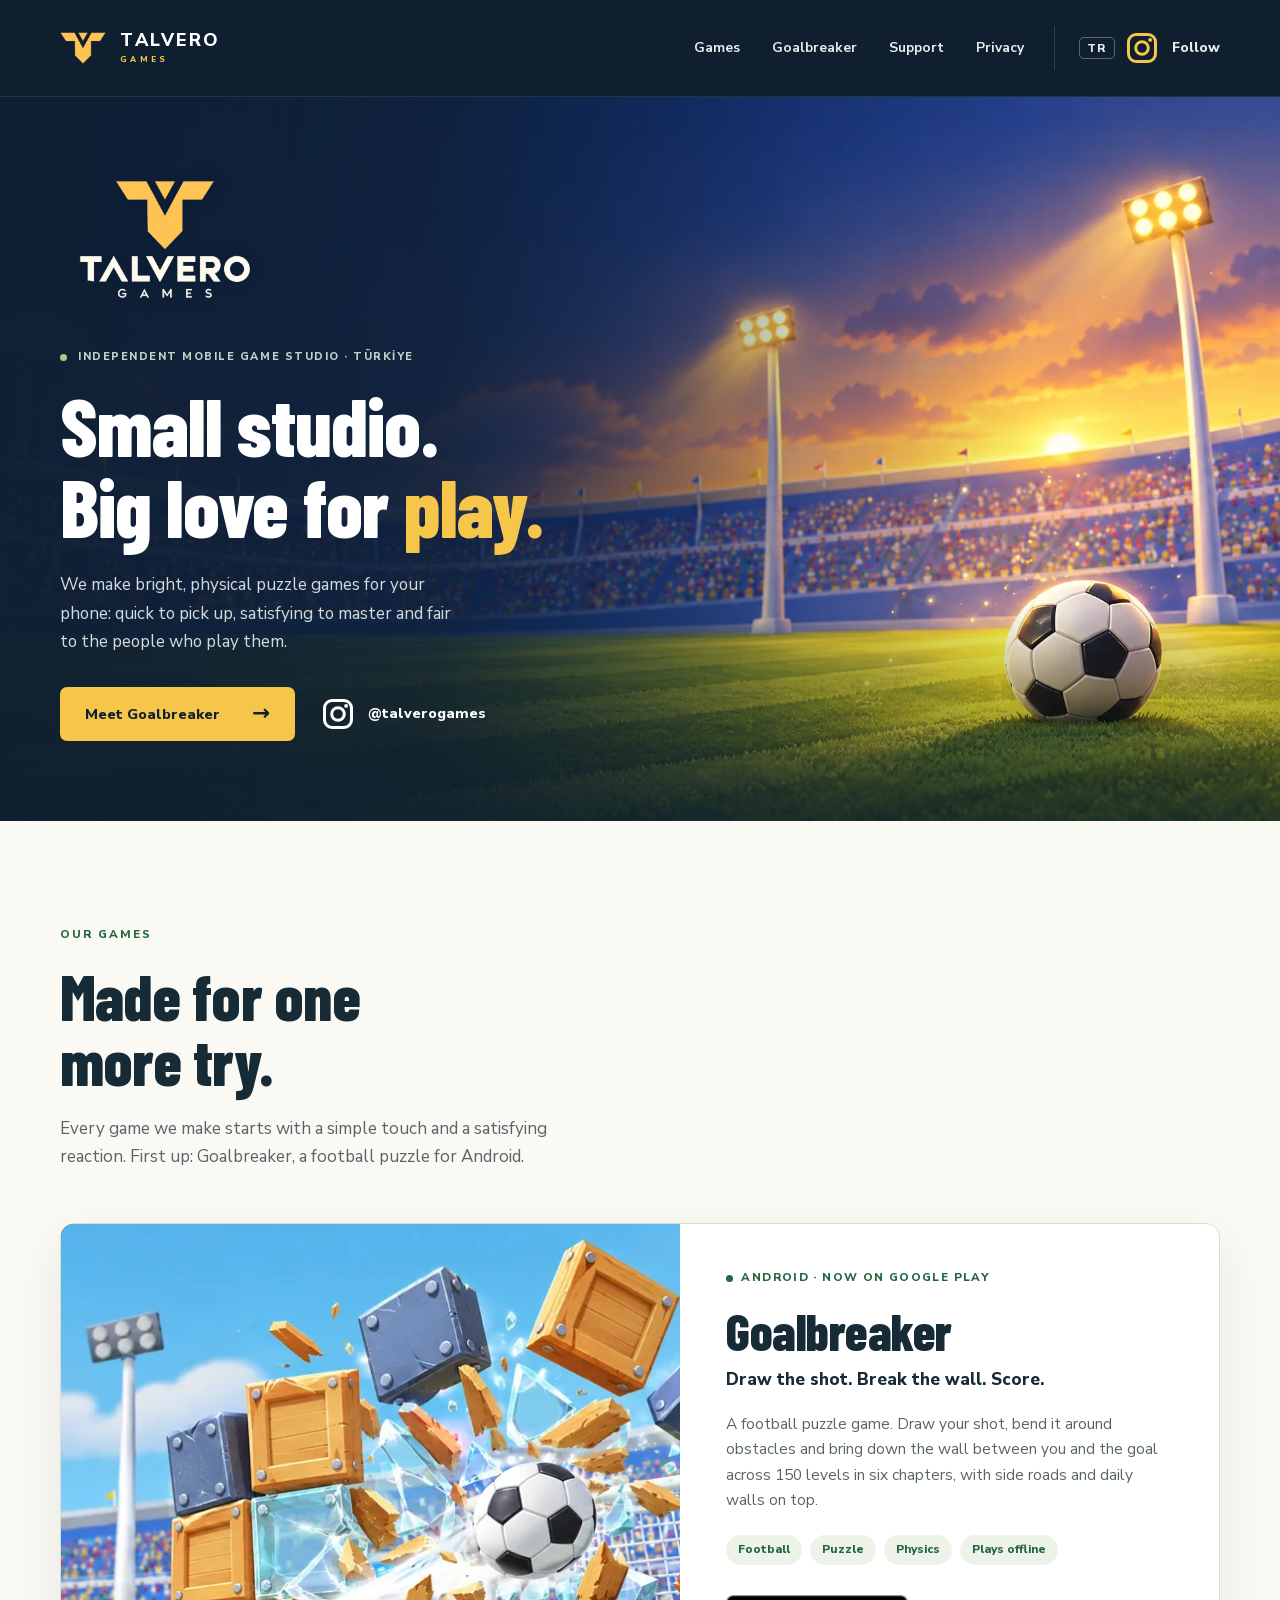
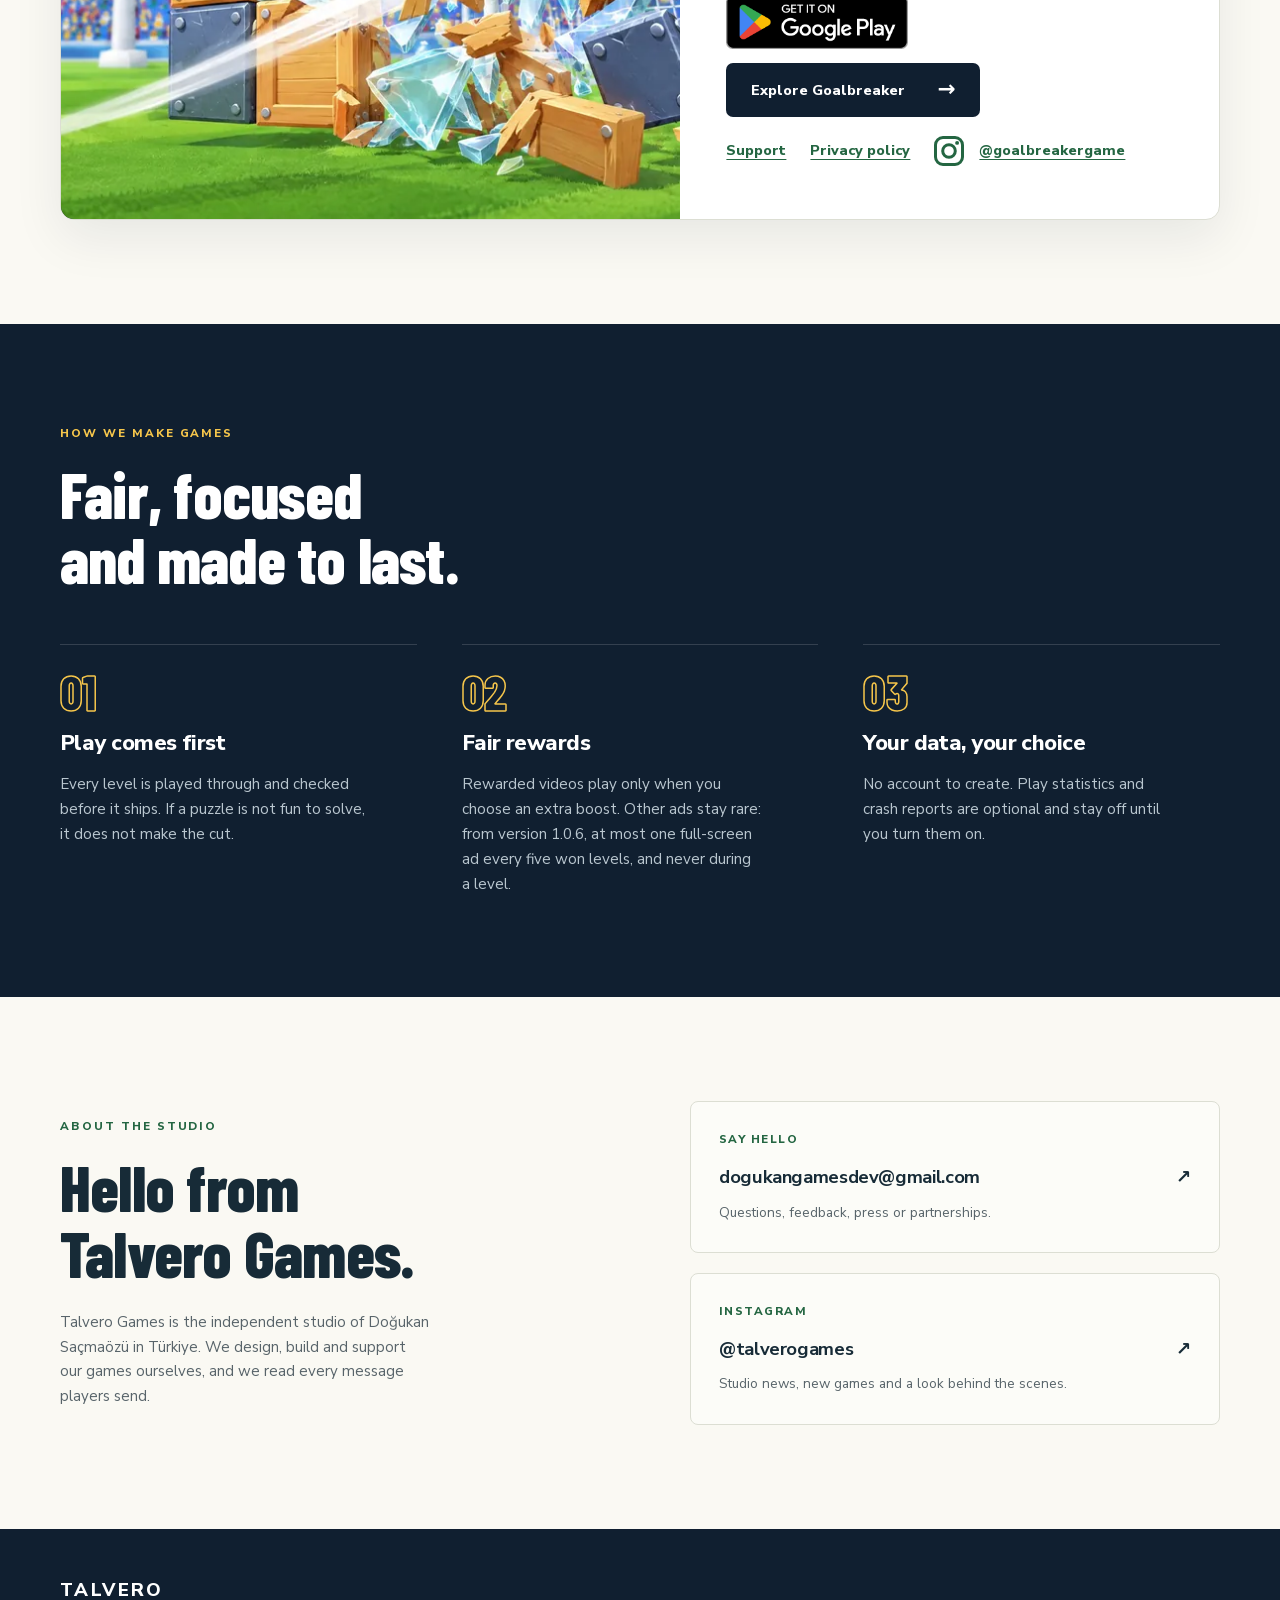
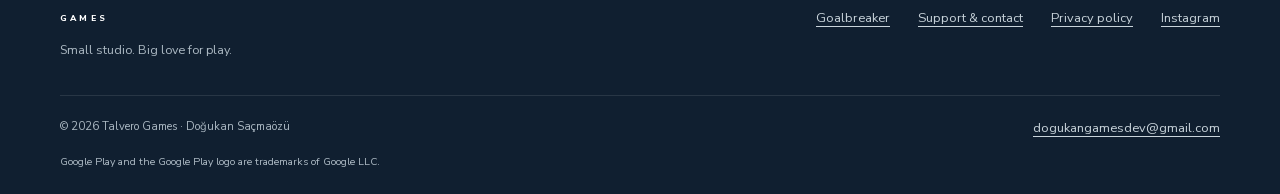
==== commit 66cc852f: "Describe 1.0.6 ads, age slider and iOS data handling in the policy Interstitials after won levels (a" ====
--- a/index.html
+++ b/index.html
@@ -225,8 +225,9 @@
               <span class="feature-number" aria-hidden="true">02</span>
               <h3>Fair rewards</h3>
               <p>
-                No ads between levels. A rewarded video plays only when you
-                choose an extra boost.
+                Rewarded videos play only when you choose an extra boost. Other
+                ads stay rare: from version 1.0.6, at most one full-screen ad
+                every five won levels, and never during a level.
               </p>
             </article>
             <article>
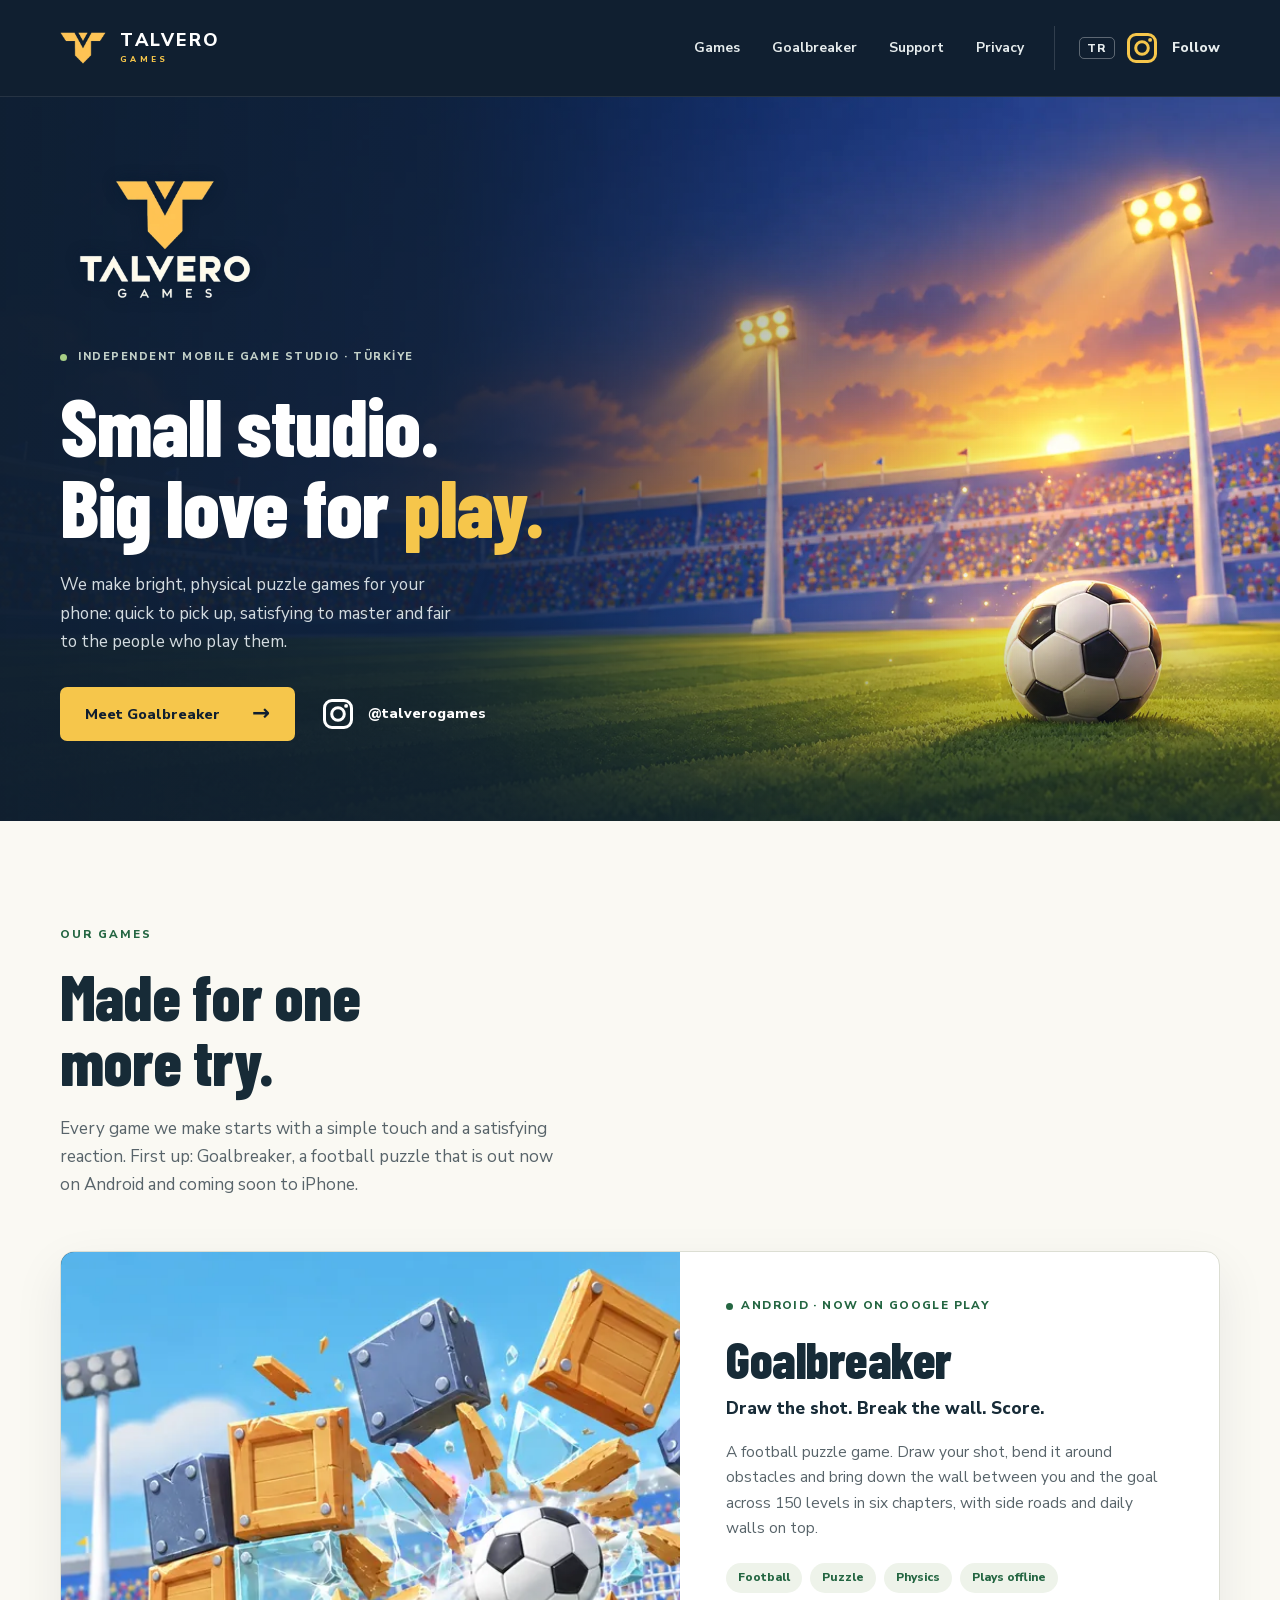
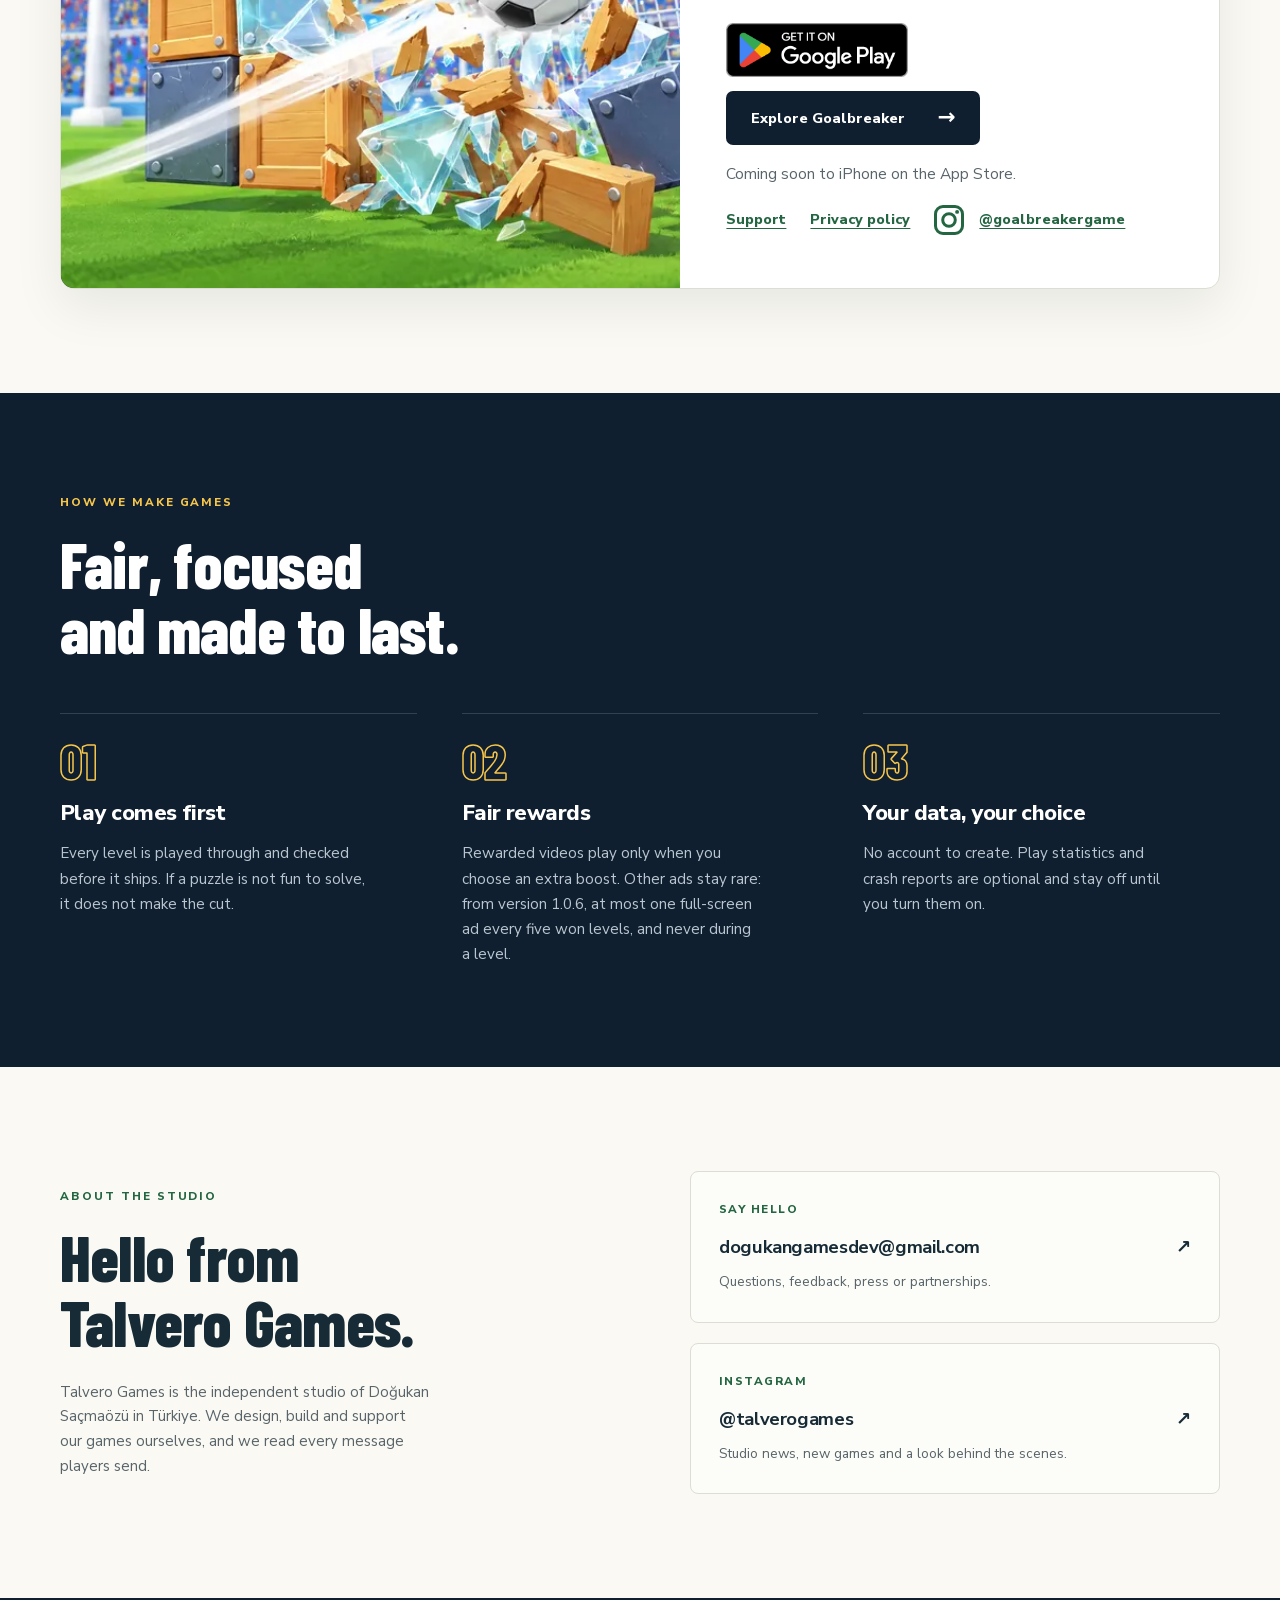
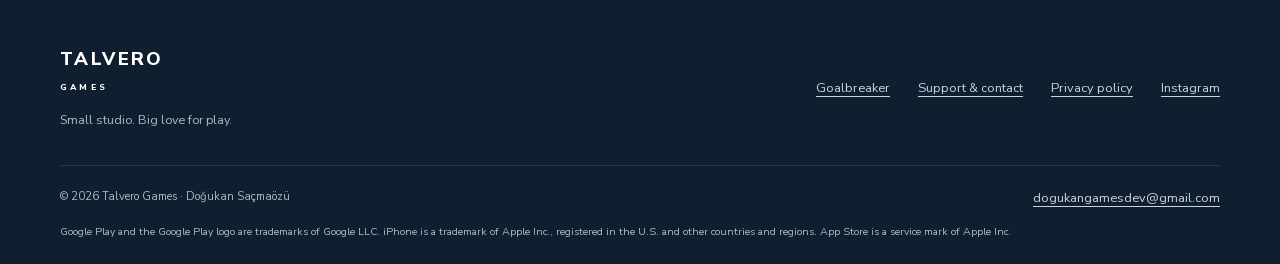
==== commit c87e203a: "orch: savepoint 1 of task t20261026-142930-51d56a (round 1, native) Task: Make talverogames.com fit " ====
--- a/index.html
+++ b/index.html
@@ -9,7 +9,7 @@
     <title>Talvero Games — Independent mobile game studio from Türkiye</title>
     <meta
       name="description"
-      content="Talvero Games is an independent mobile game studio from Türkiye. Meet Goalbreaker, a football puzzle game for Android: draw the shot, break the wall and score."
+      content="Talvero Games is an independent mobile game studio from Türkiye. Meet Goalbreaker, a football puzzle game: draw the shot, break the wall and score."
    >
     <link rel="canonical" href="https://talverogames.com/">
     <link rel="alternate" hreflang="en" href="https://talverogames.com/">
@@ -22,7 +22,7 @@
     <meta property="og:title" content="Talvero Games — Small studio. Big love for play.">
     <meta
       property="og:description"
-      content="An independent mobile game studio from Türkiye. Meet Goalbreaker, a football puzzle game for Android: draw the shot, break the wall, score."
+      content="An independent mobile game studio from Türkiye. Meet Goalbreaker, a football puzzle game: draw the shot, break the wall, score."
    >
     <meta property="og:url" content="https://talverogames.com/">
     <meta property="og:image" content="https://talverogames.com/assets/studio-social.jpg">
@@ -153,7 +153,8 @@
           <h2 id="games-title">Made for one<br>more try.</h2>
           <p>
             Every game we make starts with a simple touch and a satisfying
-            reaction. First up: Goalbreaker, a football puzzle for Android.
+            reaction. First up: Goalbreaker, a football puzzle that is out now
+            on Android and coming soon to iPhone.
           </p>
         </div>
         <article class="game-card" aria-labelledby="goalbreaker-title">
@@ -196,6 +197,7 @@
                 >Explore Goalbreaker <span aria-hidden="true">→</span></a
               >
             </div>
+            <p>Coming soon to iPhone on the App&nbsp;Store.</p>
             <div class="game-meta-links">
               <a href="goalbreaker/support/">Support</a
               ><a href="goalbreaker/privacy/">Privacy policy</a
@@ -284,6 +286,8 @@
       </div>
       <p class="container footer-legal">
         Google Play and the Google Play logo are trademarks of Google LLC.
+        iPhone is a trademark of Apple Inc., registered in the U.S. and other
+        countries and regions. App Store is a service mark of Apple Inc.
       </p>
     </footer>
   </body>
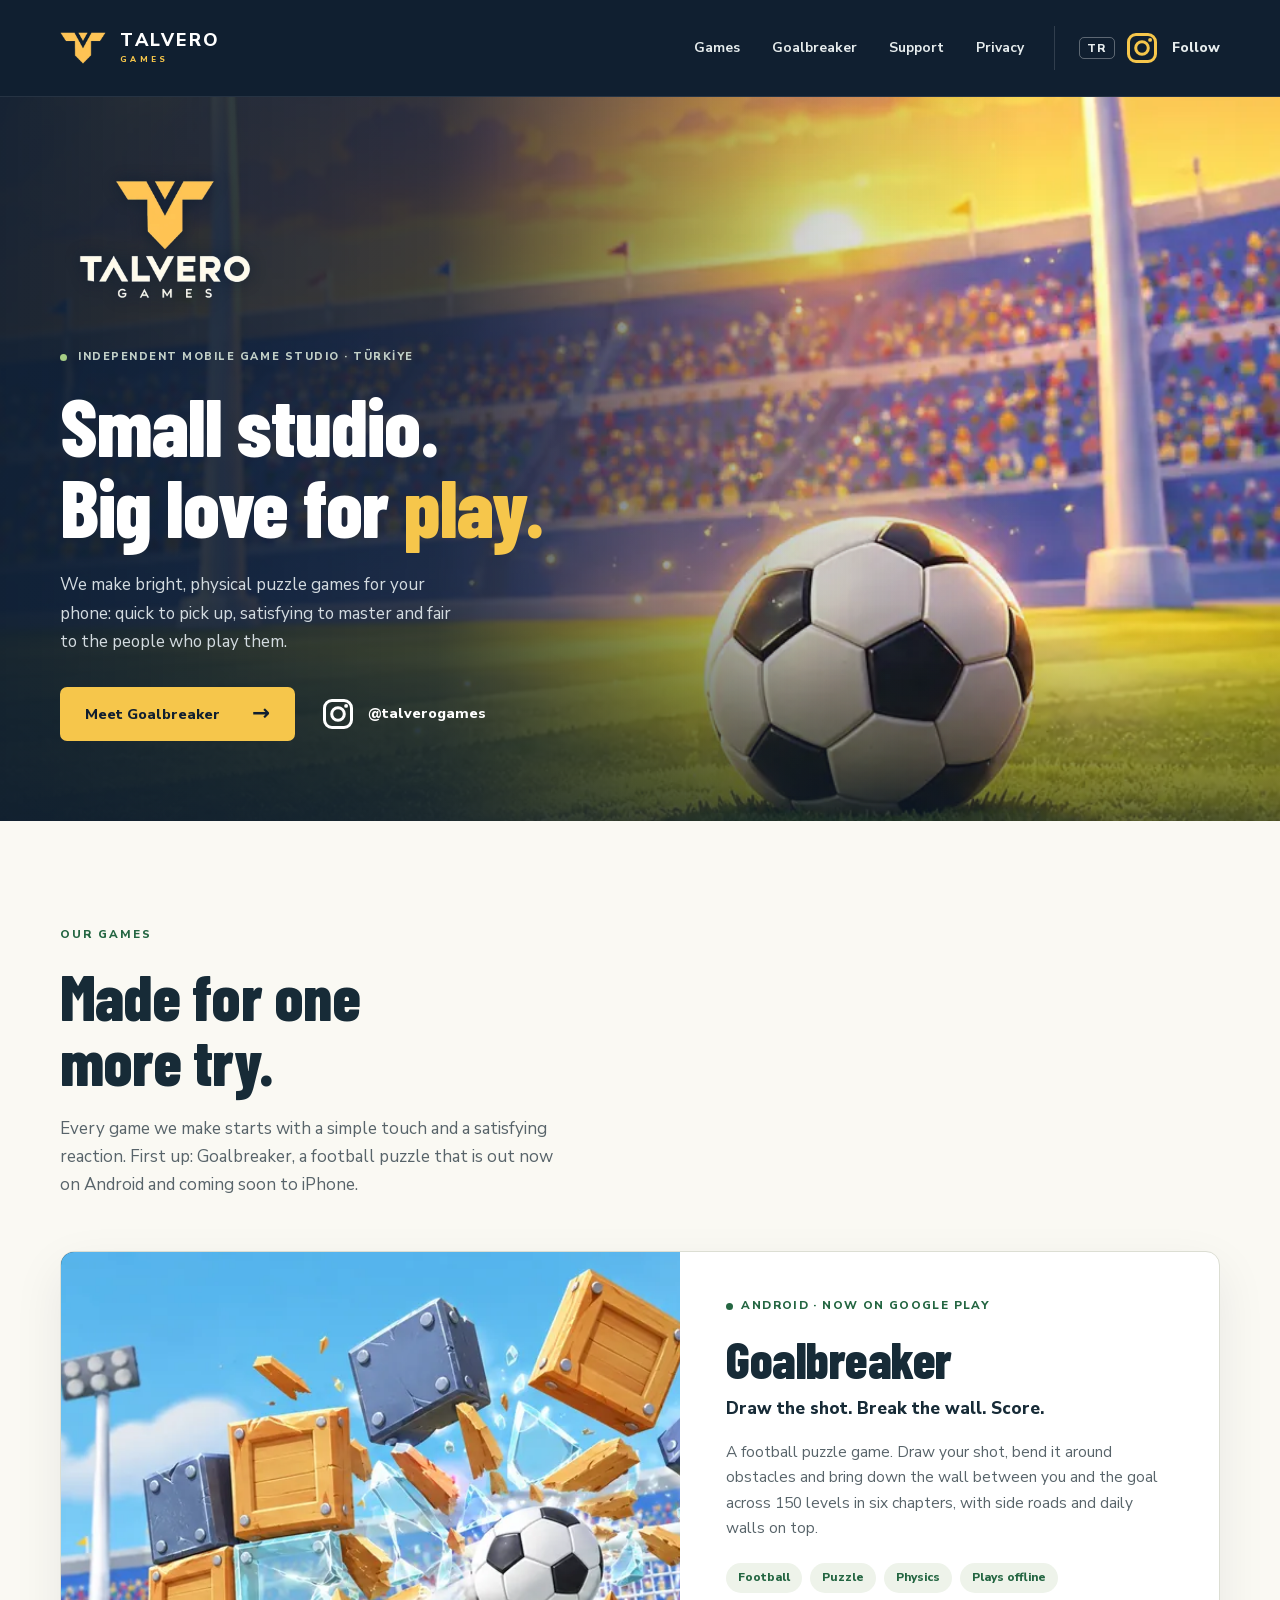
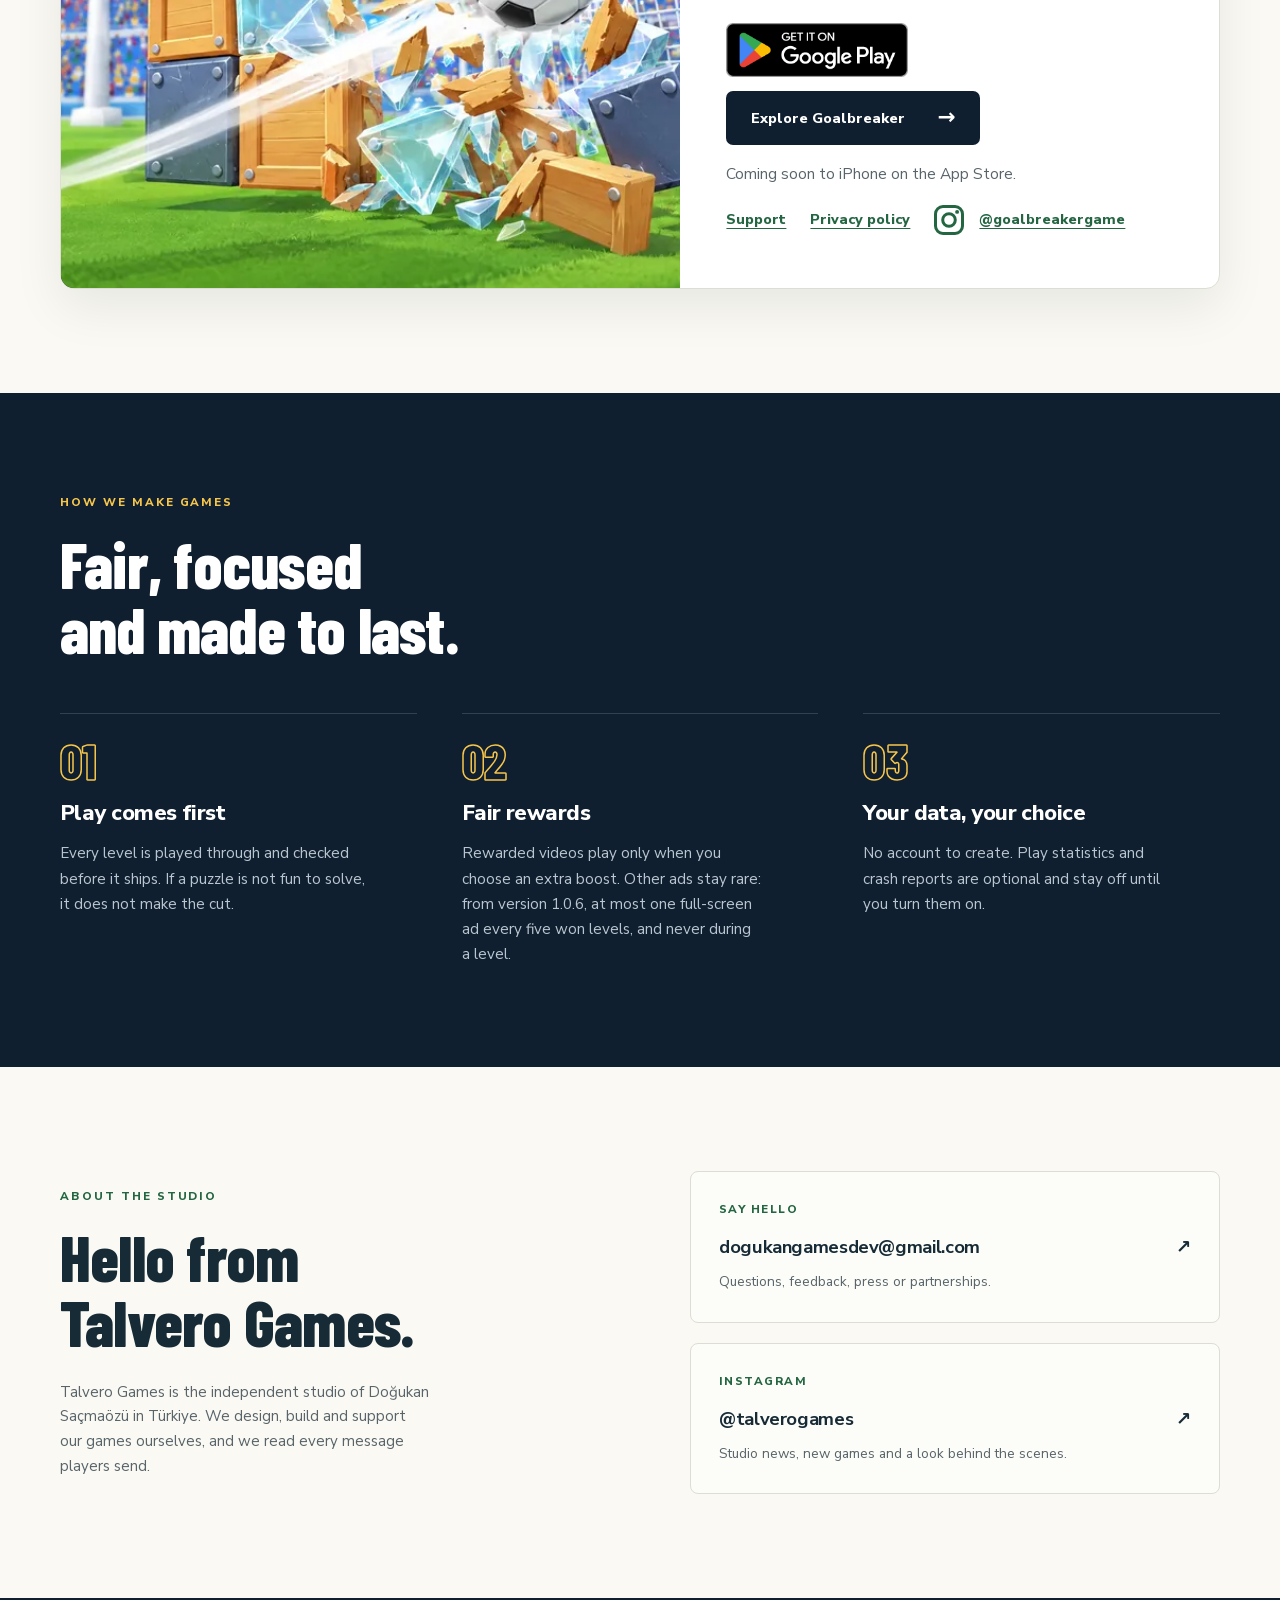
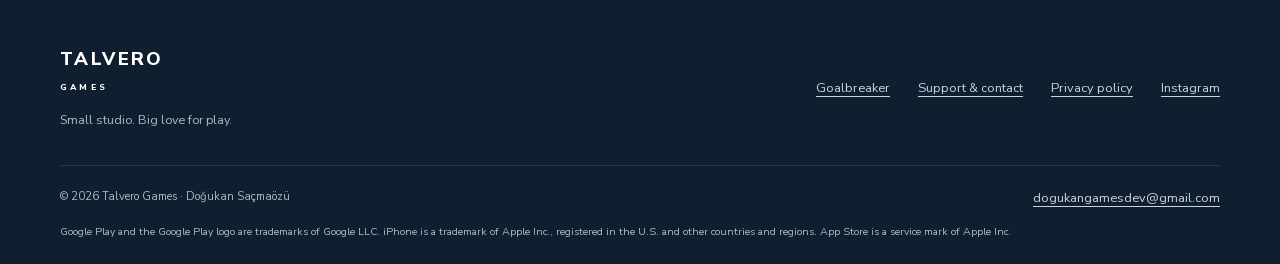
==== commit 6edfc309: "orch: savepoint 1 of task t20261028-151907-c8f853 (round 1, native) Task: Site: Play indirme bağlant" ====
--- a/index.html
+++ b/index.html
@@ -185,7 +185,7 @@
               <li>Plays offline</li>
             </ul>
             <div class="game-links">
-              <a class="store-badge" href="https://play.google.com/store/apps/details?id=com.dogukanscz.goalbreaker" rel="noopener"
+              <a class="store-badge" href="https://play.google.com/store/apps/details?id=com.dogukanscz.goalbreaker&amp;referrer=utm_source%3Dtalverogames%26utm_medium%3Dwebsite%26utm_campaign%3Dstudio_en" rel="noopener"
                 ><img
                   src="assets/google-play-badge-en.webp"
                   width="564"
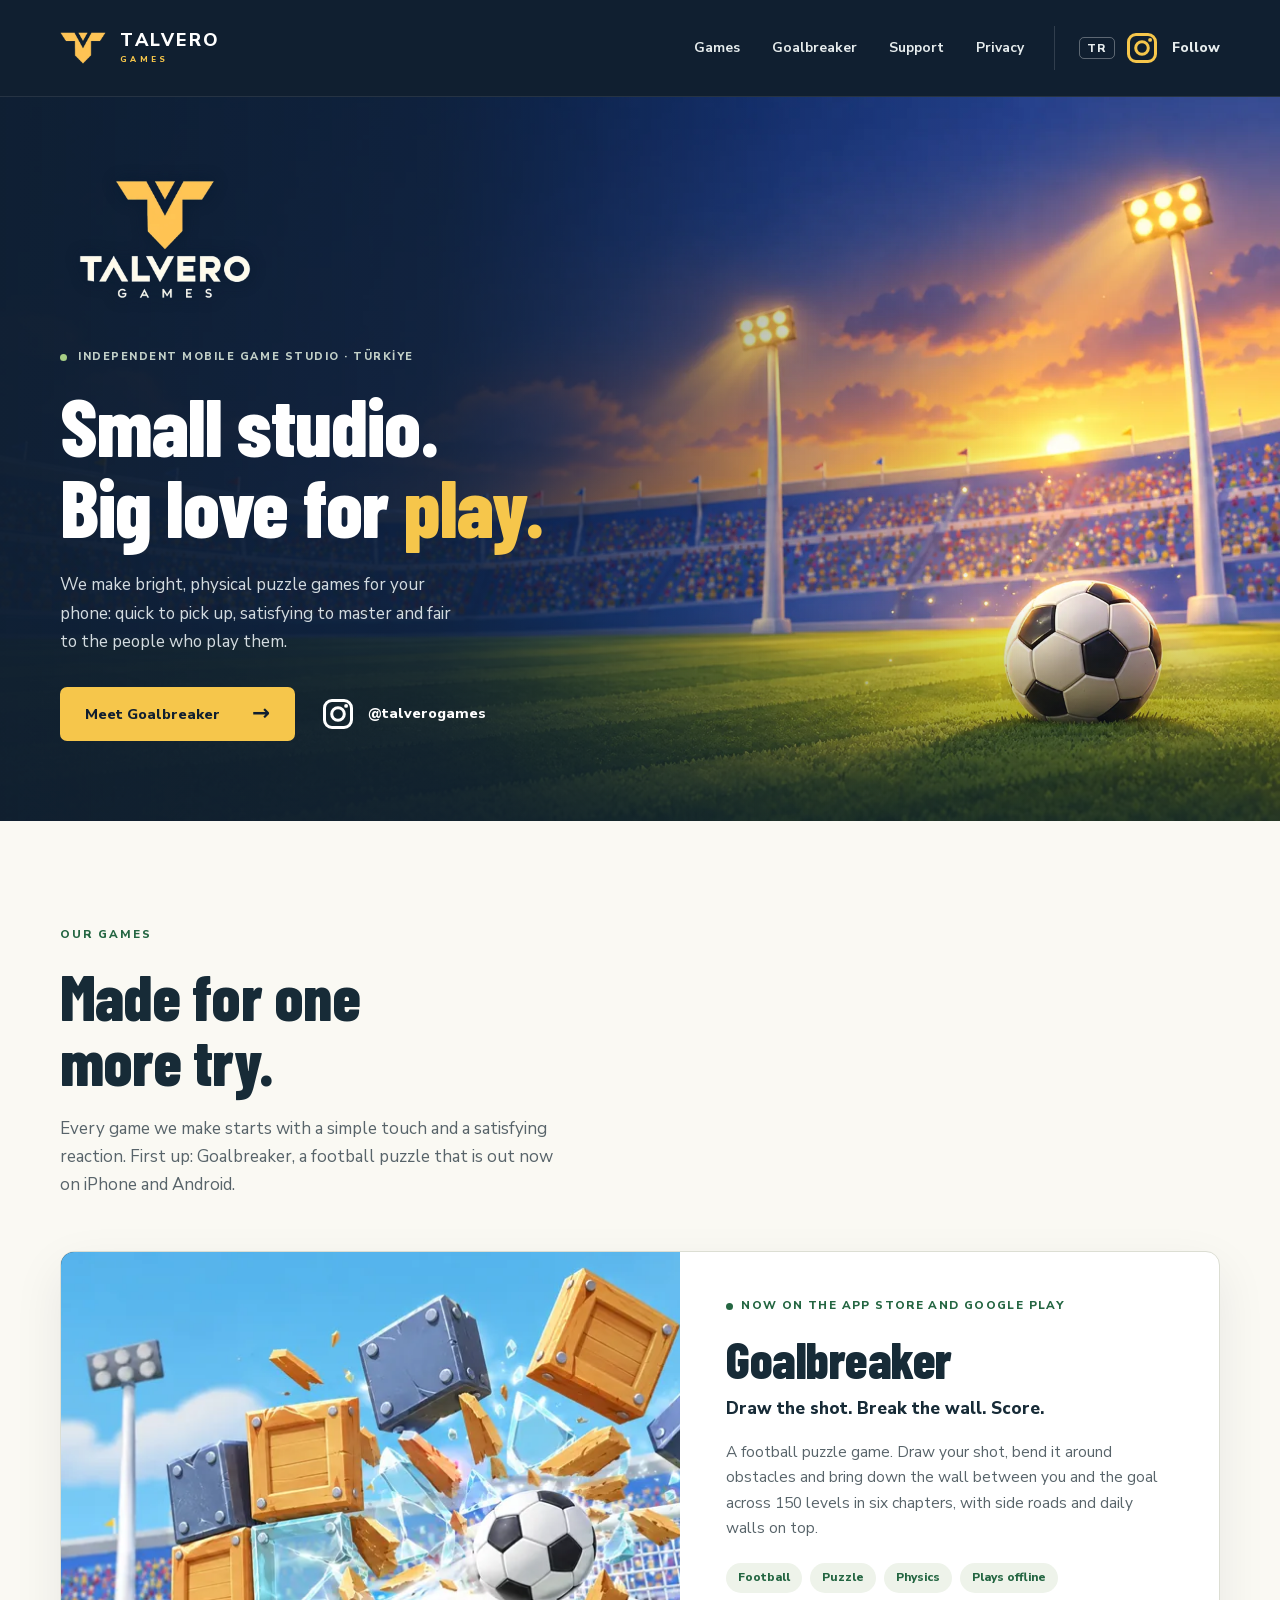
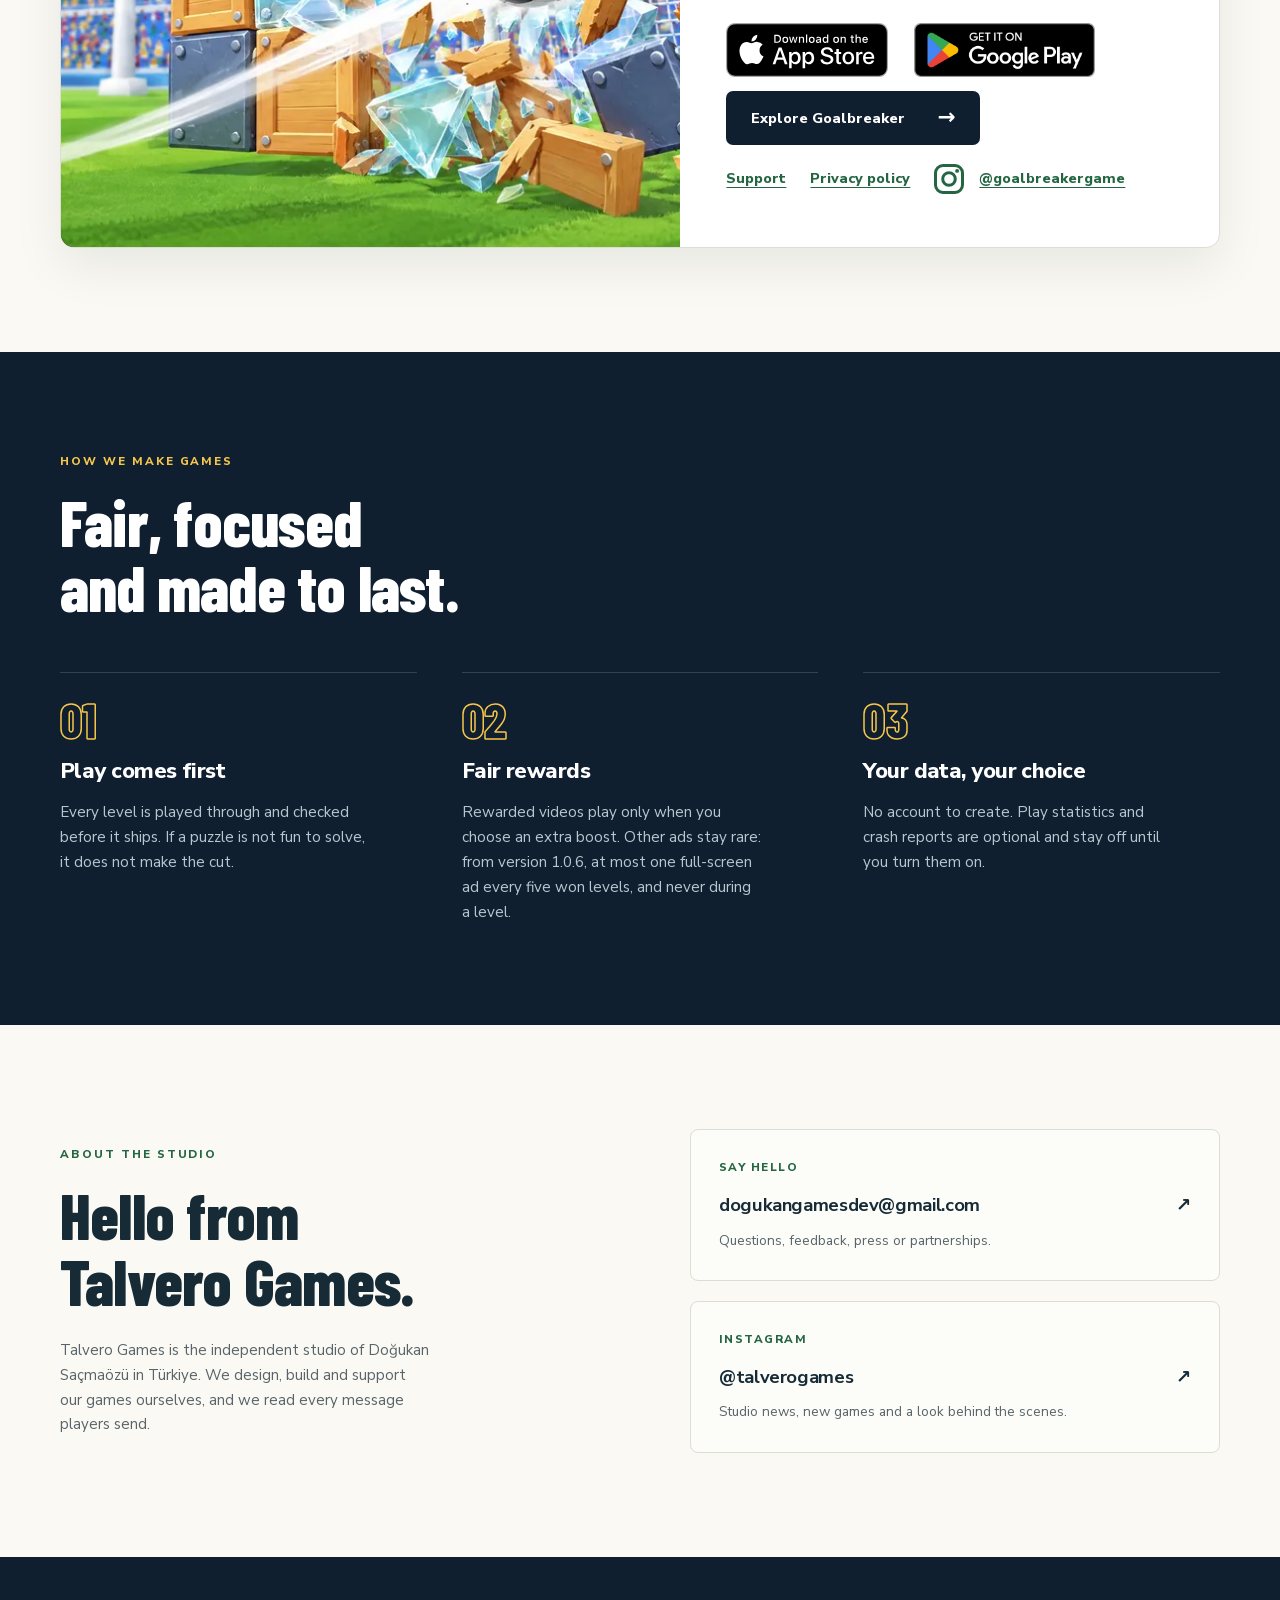
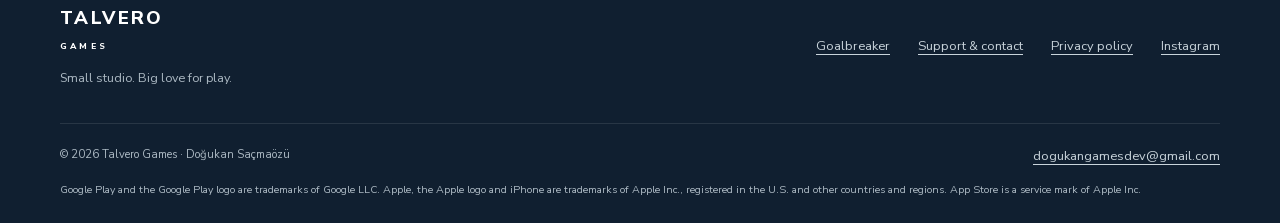
==== commit 1b5d2813: "orch: savepoint 1 of task t20261113-014107-46031a (round 1, native) Task: Site yayını: App Store roz" ====
--- a/index.html
+++ b/index.html
@@ -39,7 +39,7 @@
       type="font/woff2"
       crossorigin
    >
-    <link rel="stylesheet" href="style.css?v=20261012">
+    <link rel="stylesheet" href="style.css?v=20261113">
     <script type="application/ld+json">
 {
   "@context": "https://schema.org",
@@ -154,7 +154,7 @@
           <p>
             Every game we make starts with a simple touch and a satisfying
             reaction. First up: Goalbreaker, a football puzzle that is out now
-            on Android and coming soon to iPhone.
+            on iPhone and Android.
           </p>
         </div>
         <article class="game-card" aria-labelledby="goalbreaker-title">
@@ -168,8 +168,8 @@
            ></a>
           <div class="game-card-body">
             <p class="game-status">
-              <span class="status-dot" aria-hidden="true"></span>Android · Now on
-              Google&nbsp;Play
+              <span class="status-dot" aria-hidden="true"></span>Now on the
+              App&nbsp;Store and Google&nbsp;Play
             </p>
             <h3 id="goalbreaker-title">Goalbreaker</h3>
             <p class="game-tagline">Draw the shot. Break the wall. Score.</p>
@@ -185,7 +185,15 @@
               <li>Plays offline</li>
             </ul>
             <div class="game-links">
-              <a class="store-badge" href="https://play.google.com/store/apps/details?id=com.dogukanscz.goalbreaker&amp;referrer=utm_source%3Dtalverogames%26utm_medium%3Dwebsite%26utm_campaign%3Dstudio_en" rel="noopener"
+              <a class="store-badge store-badge-apple" href="https://apps.apple.com/app/goalbreaker-football-puzzle/id6824697422" rel="noopener"
+                ><img
+                  src="assets/app-store-badge-en.svg"
+                  width="120"
+                  height="40"
+                  alt="Download on the App Store"
+                  loading="lazy"
+               ></a
+              ><a class="store-badge" href="https://play.google.com/store/apps/details?id=com.dogukanscz.goalbreaker&amp;referrer=utm_source%3Dtalverogames%26utm_medium%3Dwebsite%26utm_campaign%3Dstudio_en" rel="noopener"
                 ><img
                   src="assets/google-play-badge-en.webp"
                   width="564"
@@ -197,7 +205,6 @@
                 >Explore Goalbreaker <span aria-hidden="true">→</span></a
               >
             </div>
-            <p>Coming soon to iPhone on the App&nbsp;Store.</p>
             <div class="game-meta-links">
               <a href="goalbreaker/support/">Support</a
               ><a href="goalbreaker/privacy/">Privacy policy</a
@@ -286,8 +293,9 @@
       </div>
       <p class="container footer-legal">
         Google Play and the Google Play logo are trademarks of Google LLC.
-        iPhone is a trademark of Apple Inc., registered in the U.S. and other
-        countries and regions. App Store is a service mark of Apple Inc.
+        Apple, the Apple logo and iPhone are trademarks of Apple Inc.,
+        registered in the U.S. and other countries and regions. App Store is a
+        service mark of Apple Inc.
       </p>
     </footer>
   </body>
--- a/style.css
+++ b/style.css
@@ -2118,7 +2118,7 @@
   }
 }
 
-/* ---------- Google Play badge (home and Goalbreaker) ---------- */
+/* ---------- Store badges (home and Goalbreaker) ---------- */
 .store-badge {
   display: inline-block;
   flex-shrink: 0;
@@ -2130,6 +2130,10 @@
 }
 .store-badge:hover {
   box-shadow: 0 4px 0 #0002;
+}
+/* Apple's badge is an uncropped SVG with rounder corners than Google's. */
+.store-badge-apple {
+  border-radius: 11px;
 }
 .game-hero-actions {
   display: flex;
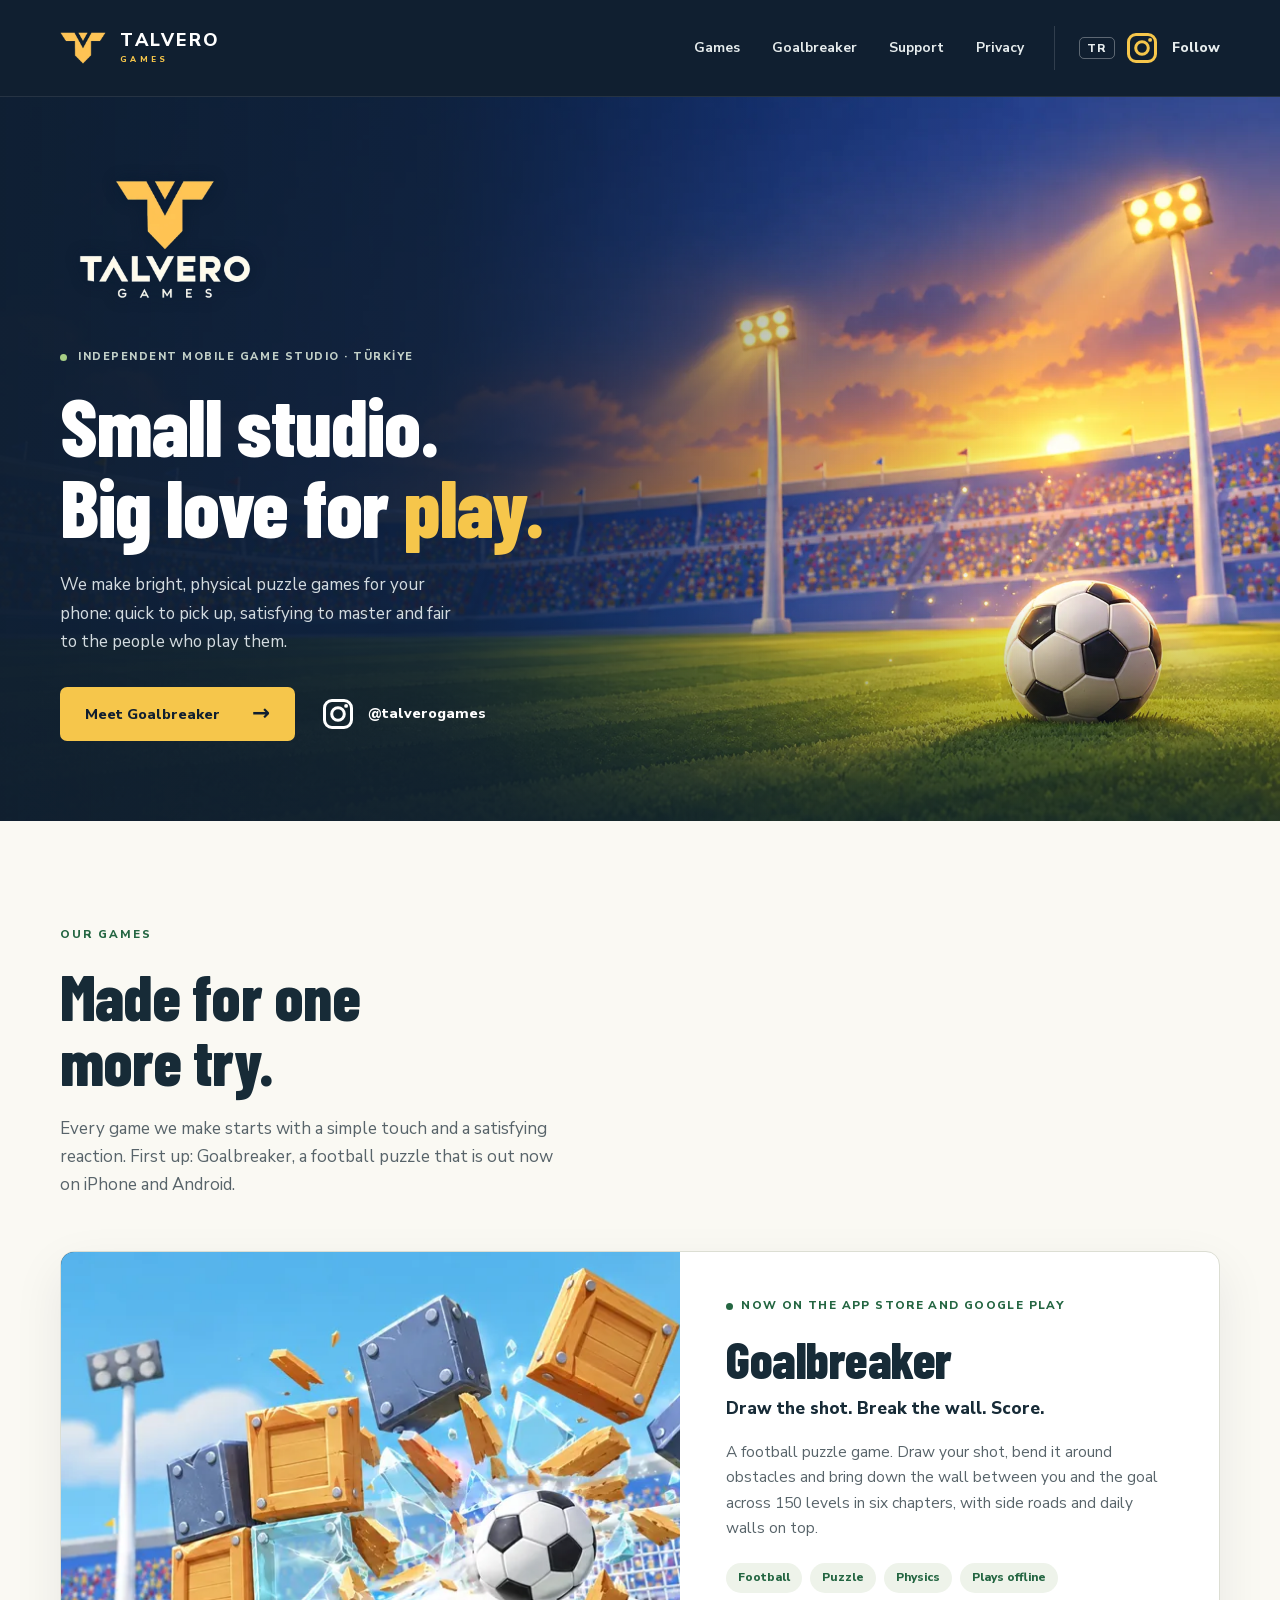
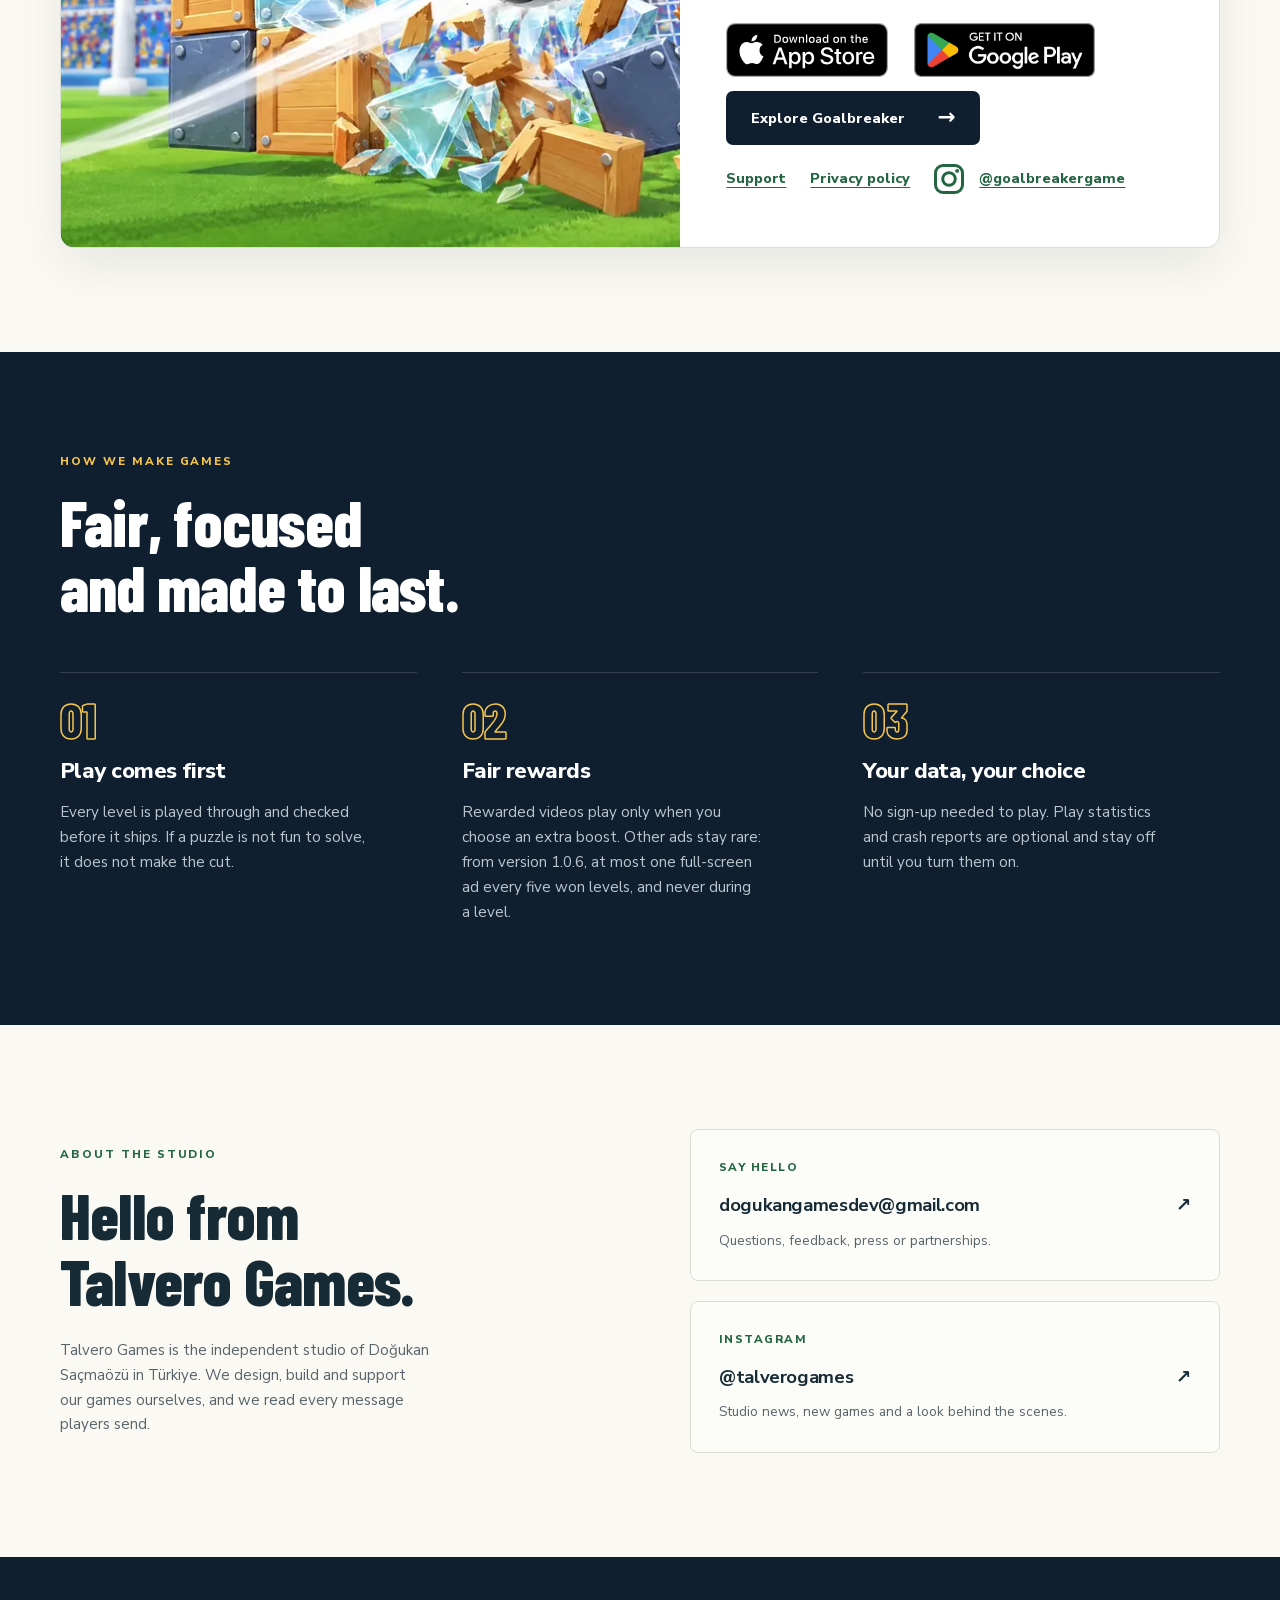
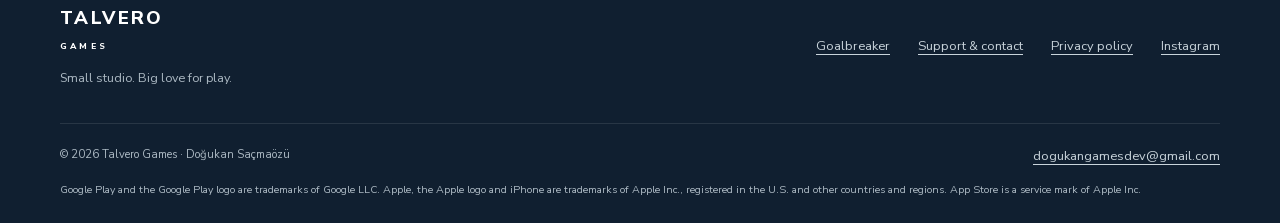
==== commit bd72f4aa: "Replace 'no account' wording with sign-up wording and add leaderboard help for 1.3.0" ====
--- a/index.html
+++ b/index.html
@@ -243,7 +243,7 @@
               <span class="feature-number" aria-hidden="true">03</span>
               <h3>Your data, your choice</h3>
               <p>
-                No account to create. Play statistics and crash reports are
+                No sign-up needed to play. Play statistics and crash reports are
                 optional and stay off until you turn them on.
               </p>
             </article>
--- a/style.css
+++ b/style.css
@@ -802,6 +802,13 @@
   color: #465c4f;
   margin-top: 9px;
 }
+.privacy-summary.summary-quad {
+  grid-template-columns: repeat(2, 1fr);
+  row-gap: 28px;
+}
+.privacy-summary.summary-quad > div:nth-child(2n) {
+  border-right: 0;
+}
 .privacy-layout {
   display: grid;
   grid-template-columns: 250px minmax(0, 1fr);
@@ -1375,6 +1382,10 @@
   .privacy-summary p {
     font-size: 0.86rem;
     margin-top: 5px;
+  }
+  .privacy-summary.summary-quad {
+    grid-template-columns: 1fr;
+    row-gap: 0;
   }
   .policy-nav ol {
     grid-template-columns: 1fr;
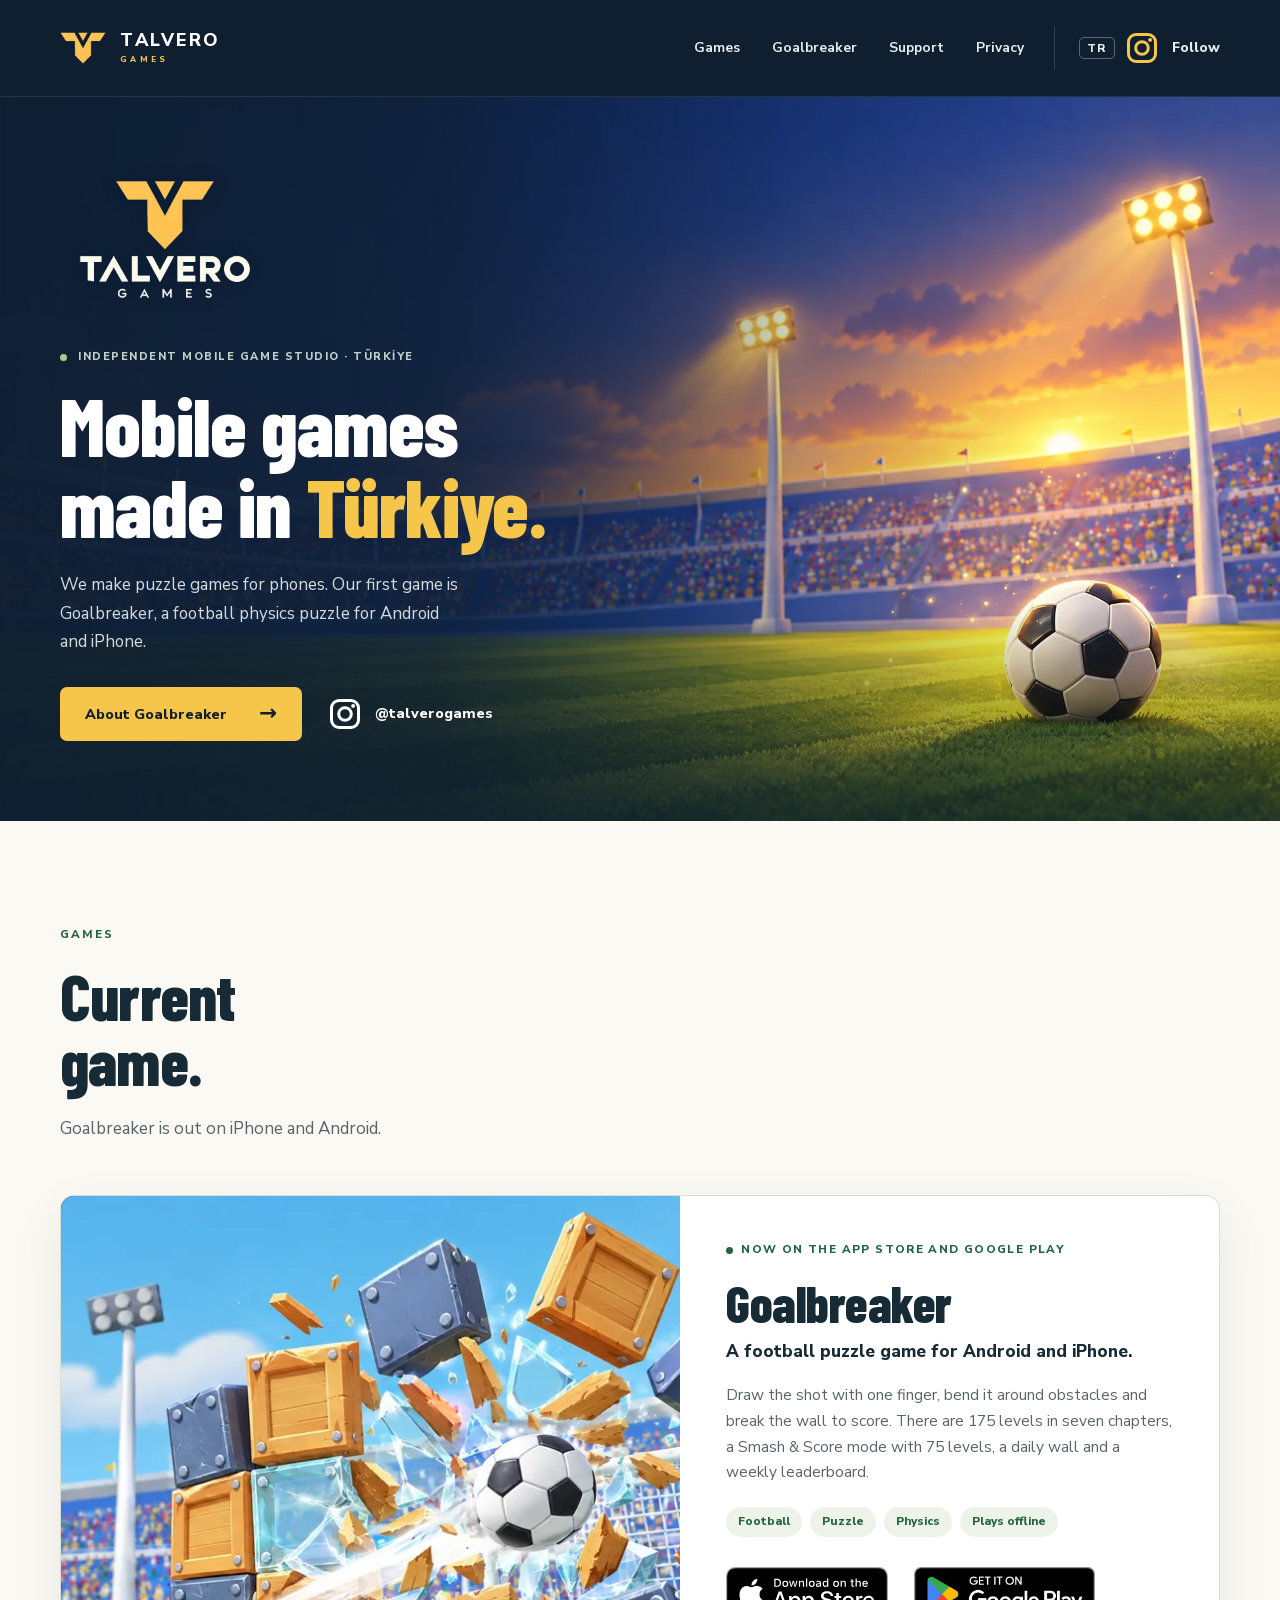
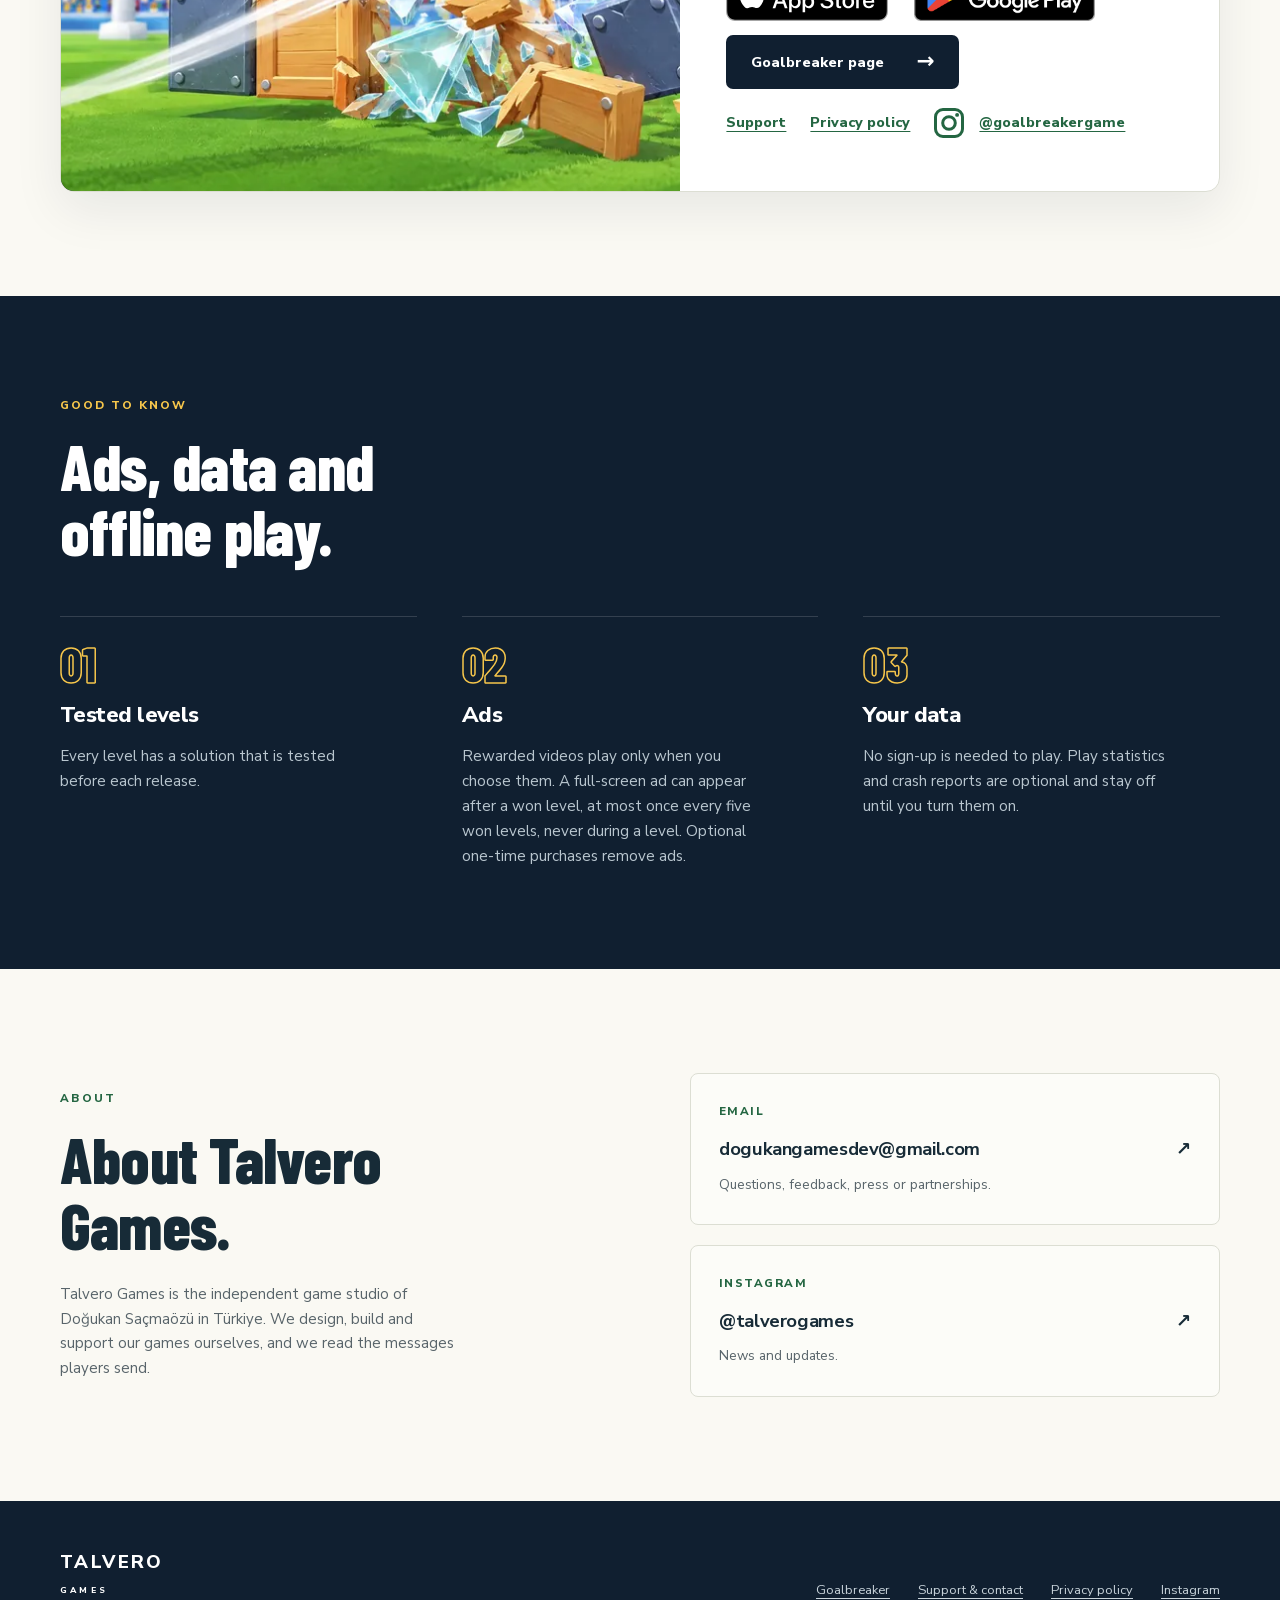
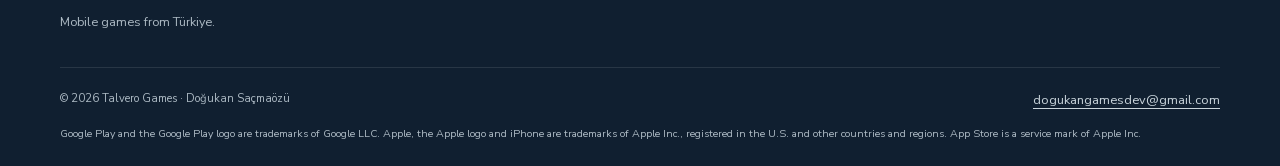
==== commit fc313397: "Studio-voice copy: plain texts on the home and Goalbreaker pages, 175 levels in seven chapters, foot" ====
--- a/index.html
+++ b/index.html
@@ -9,7 +9,7 @@
     <title>Talvero Games — Independent mobile game studio from Türkiye</title>
     <meta
       name="description"
-      content="Talvero Games is an independent mobile game studio from Türkiye. Meet Goalbreaker, a football puzzle game: draw the shot, break the wall and score."
+      content="Talvero Games makes mobile games in Türkiye. Goalbreaker, a football puzzle game for Android and iPhone, is out now."
    >
     <link rel="canonical" href="https://talverogames.com/">
     <link rel="alternate" hreflang="en" href="https://talverogames.com/">
@@ -19,10 +19,10 @@
     <meta property="og:site_name" content="Talvero Games">
     <meta property="og:locale" content="en_GB">
     <meta property="og:locale:alternate" content="tr_TR">
-    <meta property="og:title" content="Talvero Games — Small studio. Big love for play.">
+    <meta property="og:title" content="Talvero Games: mobile games from Türkiye">
     <meta
       property="og:description"
-      content="An independent mobile game studio from Türkiye. Meet Goalbreaker, a football puzzle game: draw the shot, break the wall, score."
+      content="A mobile game studio in Türkiye. First game: Goalbreaker, a football puzzle for Android and iPhone."
    >
     <meta property="og:url" content="https://talverogames.com/">
     <meta property="og:image" content="https://talverogames.com/assets/studio-social.jpg">
@@ -129,15 +129,13 @@
               <span class="status-dot" aria-hidden="true"></span>Independent
               mobile game studio · <span lang="tr">Türkiye</span>
             </p>
-            <h1 id="studio-title">Small studio.<br>Big love for <span>play.</span></h1>
+            <h1 id="studio-title">Mobile games<br>made in <span>Türkiye.</span></h1>
             <p class="hero-description">
-              We make bright, physical puzzle games for your phone: quick to
-              pick up, satisfying to master and fair to the people who play
-              them.
+              We make puzzle games for phones. Our first game is Goalbreaker, a football physics puzzle for Android and iPhone.
             </p>
             <div class="hero-actions">
               <a class="button button-gold" href="goalbreaker/"
-                >Meet Goalbreaker <span aria-hidden="true">→</span></a
+                >About Goalbreaker <span aria-hidden="true">→</span></a
               ><a class="hero-follow" href="https://www.instagram.com/talverogames/" rel="noopener"
                 ><svg class="ig-glyph" viewBox="2 2 20 20" width="30" height="30" aria-hidden="true" focusable="false"><rect x="3" y="3" width="18" height="18" rx="5" fill="none" stroke="currentColor" stroke-width="2"/><circle cx="12" cy="12" r="4.2" fill="none" stroke="currentColor" stroke-width="2"/><circle cx="17.4" cy="6.6" r="1.3" fill="currentColor"/></svg><span>@talverogames</span
                 ><span class="visually-hidden"> on Instagram</span></a
@@ -149,12 +147,10 @@
 
       <section class="section container games-section" id="games" aria-labelledby="games-title">
         <div class="section-heading">
-          <p class="eyebrow">Our games</p>
-          <h2 id="games-title">Made for one<br>more try.</h2>
+          <p class="eyebrow">Games</p>
+          <h2 id="games-title">Current<br>game.</h2>
           <p>
-            Every game we make starts with a simple touch and a satisfying
-            reaction. First up: Goalbreaker, a football puzzle that is out now
-            on iPhone and Android.
+            Goalbreaker is out on iPhone and Android.
           </p>
         </div>
         <article class="game-card" aria-labelledby="goalbreaker-title">
@@ -172,11 +168,9 @@
               App&nbsp;Store and Google&nbsp;Play
             </p>
             <h3 id="goalbreaker-title">Goalbreaker</h3>
-            <p class="game-tagline">Draw the shot. Break the wall. Score.</p>
+            <p class="game-tagline">A football puzzle game for Android and iPhone.</p>
             <p>
-              A football puzzle game. Draw your shot, bend it around obstacles
-              and bring down the wall between you and the goal across 150 levels
-              in six chapters, with side roads and daily walls on top.
+              Draw the shot with one finger, bend it around obstacles and break the wall to score. There are 175 levels in seven chapters, a Smash &amp; Score mode with 75 levels, a daily wall and a weekly leaderboard.
             </p>
             <ul class="game-tags">
               <li>Football</li>
@@ -202,7 +196,7 @@
                   loading="lazy"
                ></a
               ><a class="button button-navy" href="goalbreaker/"
-                >Explore Goalbreaker <span aria-hidden="true">→</span></a
+                >Goalbreaker page <span aria-hidden="true">→</span></a
               >
             </div>
             <div class="game-meta-links">
@@ -219,31 +213,28 @@
 
       <section class="values-band" aria-labelledby="values-title">
         <div class="container">
-          <p class="eyebrow">How we make games</p>
-          <h2 id="values-title">Fair, focused<br>and made to last.</h2>
+          <p class="eyebrow">Good to know</p>
+          <h2 id="values-title">Ads, data and<br>offline play.</h2>
           <div class="values-grid">
             <article>
               <span class="feature-number" aria-hidden="true">01</span>
-              <h3>Play comes first</h3>
+              <h3>Tested levels</h3>
               <p>
-                Every level is played through and checked before it ships. If a
-                puzzle is not fun to solve, it does not make the cut.
+                Every level has a solution that is tested before each release.
               </p>
             </article>
             <article>
               <span class="feature-number" aria-hidden="true">02</span>
-              <h3>Fair rewards</h3>
+              <h3>Ads</h3>
               <p>
-                Rewarded videos play only when you choose an extra boost. Other
-                ads stay rare: from version 1.0.6, at most one full-screen ad
-                every five won levels, and never during a level.
+                Rewarded videos play only when you choose them. A full-screen ad can appear after a won level, at most once every five won levels, never during a level. Optional one-time purchases remove ads.
               </p>
             </article>
             <article>
               <span class="feature-number" aria-hidden="true">03</span>
-              <h3>Your data, your choice</h3>
+              <h3>Your data</h3>
               <p>
-                No sign-up needed to play. Play statistics and crash reports are
+                No sign-up is needed to play. Play statistics and crash reports are
                 optional and stay off until you turn them on.
               </p>
             </article>
@@ -253,23 +244,21 @@
 
       <section class="section container studio-section" id="about" aria-labelledby="about-title">
         <div>
-          <p class="eyebrow">About the studio</p>
-          <h2 id="about-title">Hello from<br>Talvero Games.</h2>
+          <p class="eyebrow">About</p>
+          <h2 id="about-title">About Talvero<br>Games.</h2>
           <p>
-            Talvero Games is the independent studio of Doğukan Saçmaözü in
-            Türkiye. We design, build and support our games ourselves, and we
-            read every message players send.
+            Talvero Games is the independent game studio of Doğukan Saçmaözü in Türkiye. We design, build and support our games ourselves, and we read the messages players send.
           </p>
         </div>
         <div class="resource-links">
           <a href="mailto:dogukangamesdev@gmail.com"
-            ><span class="resource-label">Say hello</span
+            ><span class="resource-label">Email</span
             ><strong>dogukangamesdev@<wbr>gmail.com <span aria-hidden="true">↗</span></strong
             ><span>Questions, feedback, press or partnerships.</span></a
           ><a href="https://www.instagram.com/talverogames/" rel="noopener"
             ><span class="resource-label">Instagram</span
             ><strong>@talverogames <span aria-hidden="true">↗</span></strong
-            ><span>Studio news, new games and a look behind the scenes.</span></a
+            ><span>News and updates.</span></a
           >
         </div>
       </section>
@@ -278,7 +267,7 @@
       <div class="container footer-top">
         <div>
           <a class="studio" href="./">TALVERO<span>GAMES</span></a>
-          <p>Small studio. Big love for play.</p>
+          <p>Mobile games from Türkiye.</p>
         </div>
         <nav aria-label="Footer navigation">
           <a href="goalbreaker/">Goalbreaker</a
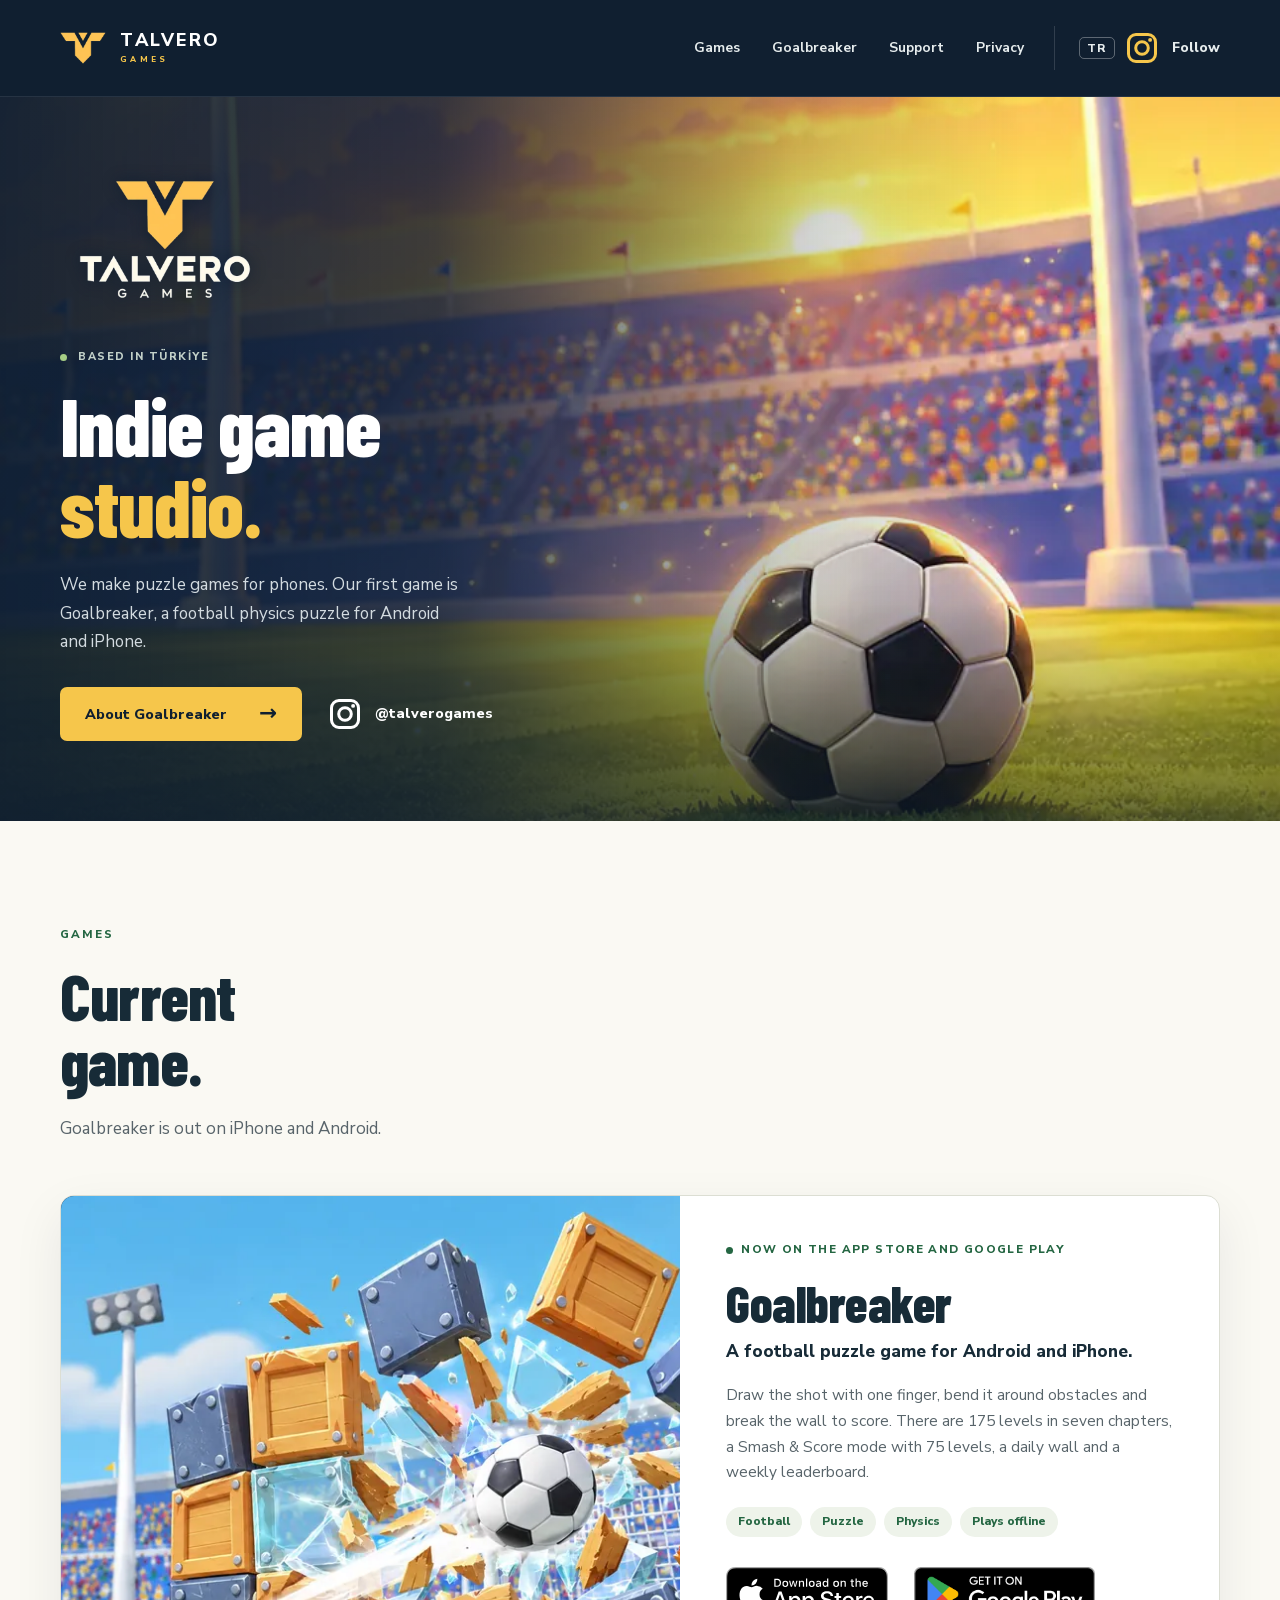
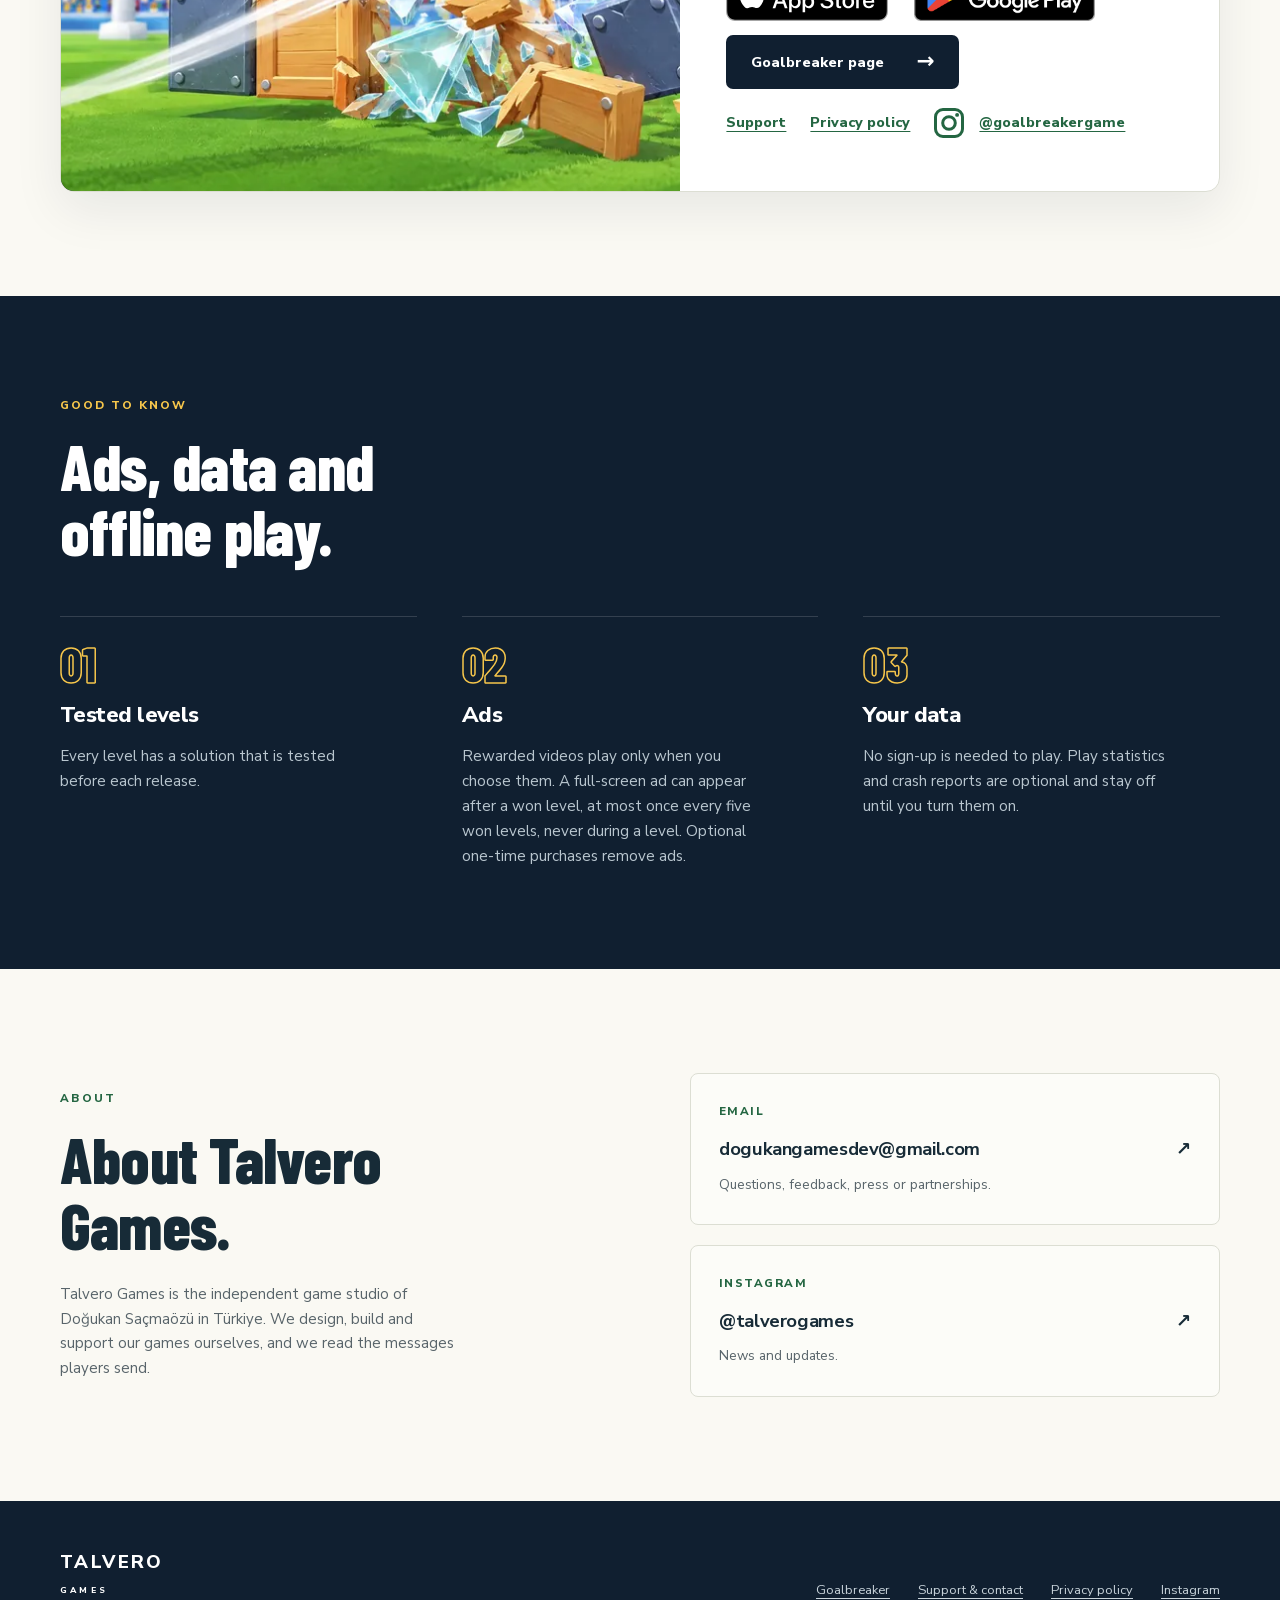
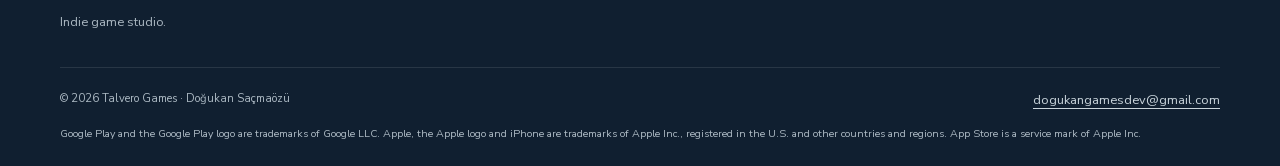
==== commit e5f064ac: "Home headline and footer tagline: indie game studio instead of the mobile-games-from-Türkiye line" ====
--- a/index.html
+++ b/index.html
@@ -19,7 +19,7 @@
     <meta property="og:site_name" content="Talvero Games">
     <meta property="og:locale" content="en_GB">
     <meta property="og:locale:alternate" content="tr_TR">
-    <meta property="og:title" content="Talvero Games: mobile games from Türkiye">
+    <meta property="og:title" content="Talvero Games: indie game studio">
     <meta
       property="og:description"
       content="A mobile game studio in Türkiye. First game: Goalbreaker, a football puzzle for Android and iPhone."
@@ -126,10 +126,9 @@
               alt="Talvero Games"
            >
             <p class="eyebrow">
-              <span class="status-dot" aria-hidden="true"></span>Independent
-              mobile game studio · <span lang="tr">Türkiye</span>
-            </p>
-            <h1 id="studio-title">Mobile games<br>made in <span>Türkiye.</span></h1>
+              <span class="status-dot" aria-hidden="true"></span>Based in <span lang="tr">Türkiye</span>
+            </p>
+            <h1 id="studio-title">Indie game<br><span>studio.</span></h1>
             <p class="hero-description">
               We make puzzle games for phones. Our first game is Goalbreaker, a football physics puzzle for Android and iPhone.
             </p>
@@ -267,7 +266,7 @@
       <div class="container footer-top">
         <div>
           <a class="studio" href="./">TALVERO<span>GAMES</span></a>
-          <p>Mobile games from Türkiye.</p>
+          <p>Indie game studio.</p>
         </div>
         <nav aria-label="Footer navigation">
           <a href="goalbreaker/">Goalbreaker</a
